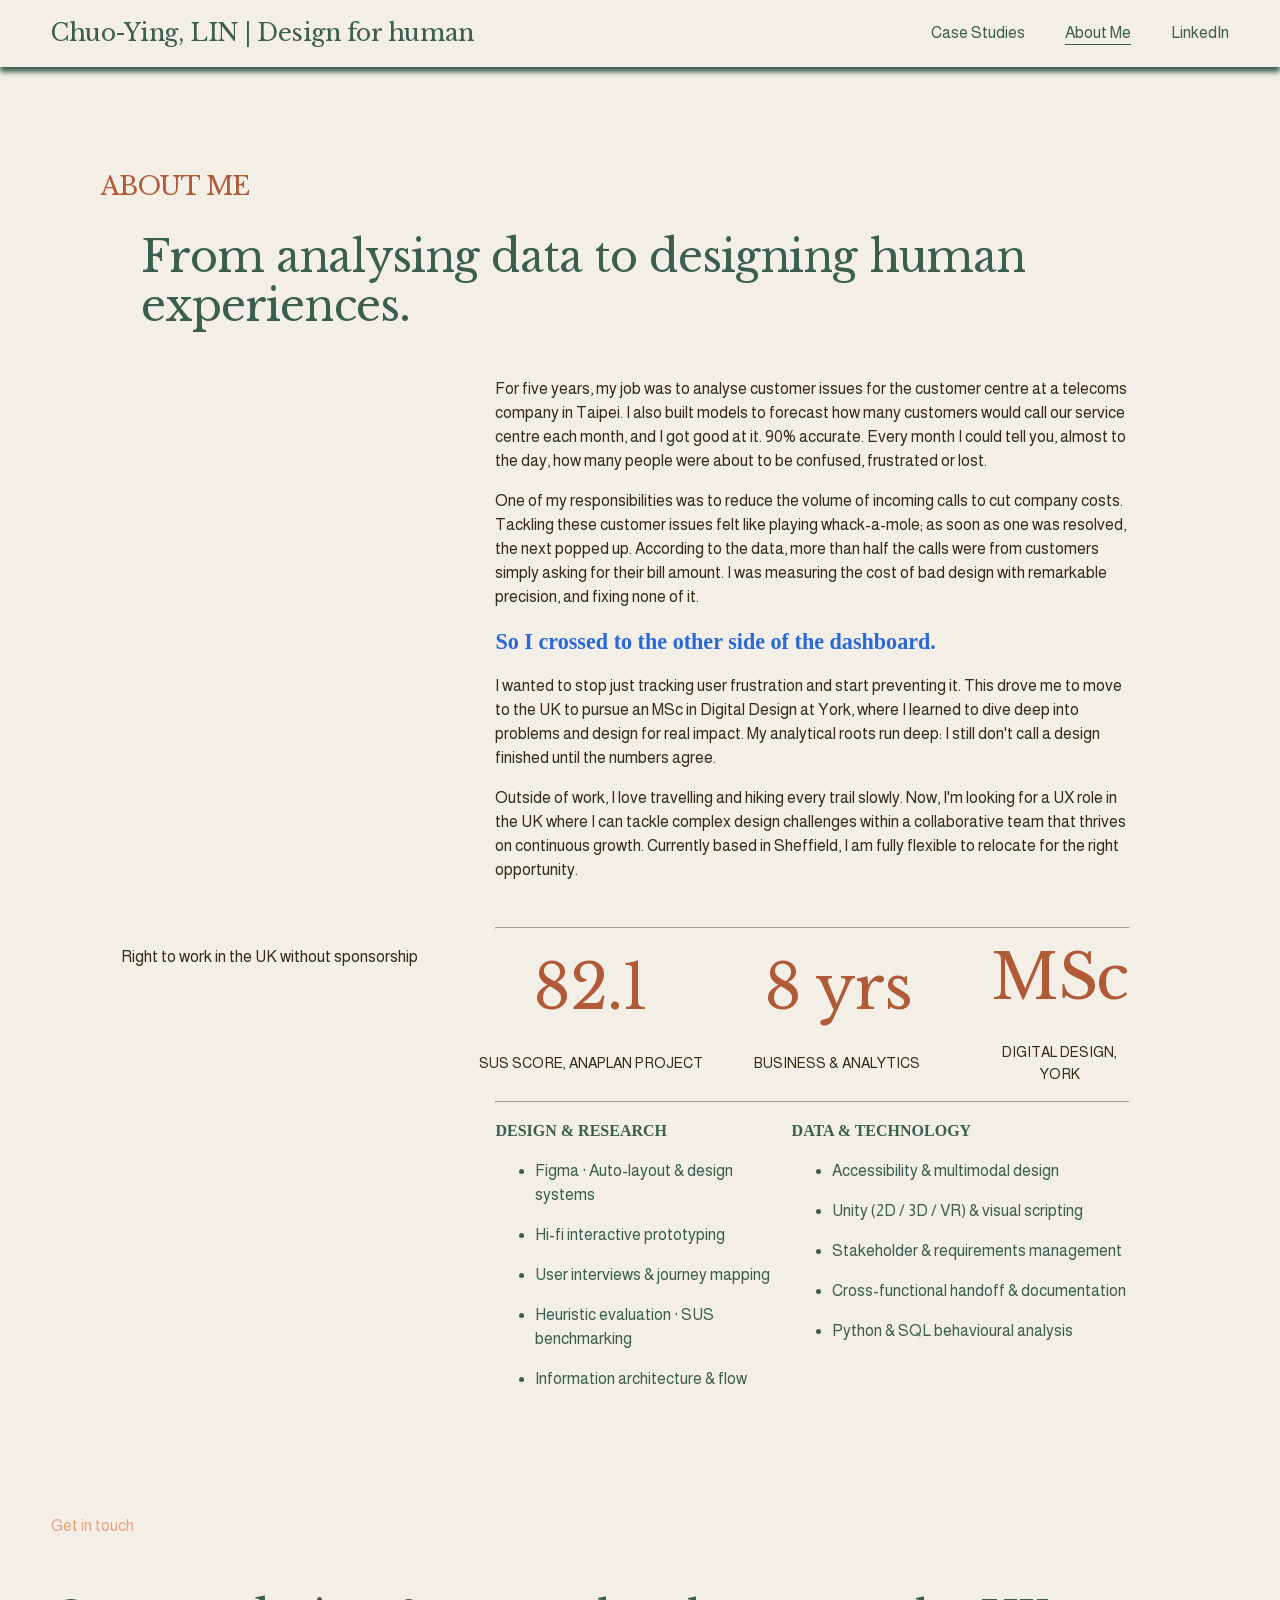
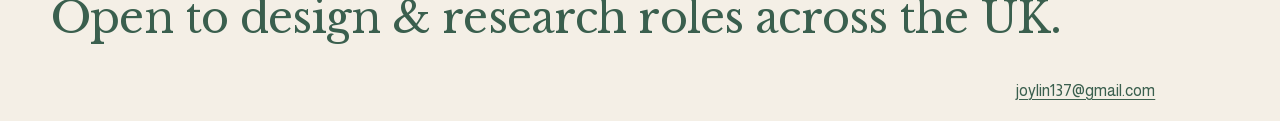
==== about-me.html @ 5d43ed7b "Migrate portfolio pages and local assets" ====
<!DOCTYPE html>

<html lang="en" xmlns:fb="http://www.facebook.com/2008/fbml" xmlns:og="http://opengraphprotocol.org/schema/">
<head>
<meta content="IE=edge,chrome=1" http-equiv="X-UA-Compatible"/>
<meta content="width=device-width, initial-scale=1" name="viewport"/>
<base href=""/>
<meta charset="utf-8"/>
<title>About Me — Chuo-Ying, LIN | Design for human</title>
<meta content="Sec-CH-UA-Platform-Version, Sec-CH-UA-Model" http-equiv="Accept-CH"/><link href="27d34fd9d0-default-favicon.ico" rel="icon" type="image/x-icon"/>
<meta content="Chuo-Ying, LIN | Design for human" property="og:site_name"/>
<meta content="About Me — Chuo-Ying, LIN | Design for human" property="og:title"/>
<meta content="website" property="og:type"/>
<meta content="About Me — Chuo-Ying, LIN | Design for human" itemprop="name"/>
<meta content="https://heron-scarlet-486f.squarespace.com/about-me" itemprop="url"/>
<meta content="About Me — Chuo-Ying, LIN | Design for human" name="twitter:title"/>
<meta content="https://heron-scarlet-486f.squarespace.com/about-me" name="twitter:url"/>
<meta content="summary" name="twitter:card"/>
<meta content="" name="description"/>
<style>
/* latin-ext */
@font-face {
  font-family: 'Libre Baskerville';
  font-style: normal;
  font-weight: 700;
  font-display: swap;
  src: url("0db8cda6ce-latin-ext.woff2") format('woff2');
  unicode-range: U+0100-02BA, U+02BD-02C5, U+02C7-02CC, U+02CE-02D7, U+02DD-02FF, U+0304, U+0308, U+0329, U+1D00-1DBF, U+1E00-1E9F, U+1EF2-1EFF, U+2020, U+20A0-20AB, U+20AD-20C0, U+2113, U+2C60-2C7F, U+A720-A7FF;
}
/* latin */
@font-face {
  font-family: 'Libre Baskerville';
  font-style: normal;
  font-weight: 700;
  font-display: swap;
  src: url("313c40c06b-latin.woff2") format('woff2');
  unicode-range: U+0000-00FF, U+0131, U+0152-0153, U+02BB-02BC, U+02C6, U+02DA, U+02DC, U+0304, U+0308, U+0329, U+2000-206F, U+20AC, U+2122, U+2191, U+2193, U+2212, U+2215, U+FEFF, U+FFFD;
}
/* latin */
@font-face {
  font-family: 'Libre Baskerville';
  font-style: normal;
  font-weight: 400;
  font-display: swap;
  src: url("2a86ee684d-latin.woff2") format('woff2');
  unicode-range: U+0000-00FF, U+0131, U+0152-0153, U+02BB-02BC, U+02C6, U+02DA, U+02DC, U+0304, U+0308, U+0329, U+2000-206F, U+20AC, U+2122, U+2191, U+2193, U+2212, U+2215, U+FEFF, U+FFFD;
}
/* latin-ext */
@font-face {
  font-family: 'Libre Baskerville';
  font-style: normal;
  font-weight: 400;
  font-display: swap;
  src: url("05c8846d68-latin-ext.woff2") format('woff2');
  unicode-range: U+0100-02BA, U+02BD-02C5, U+02C7-02CC, U+02CE-02D7, U+02DD-02FF, U+0304, U+0308, U+0329, U+1D00-1DBF, U+1E00-1E9F, U+1EF2-1EFF, U+2020, U+20A0-20AB, U+20AD-20C0, U+2113, U+2C60-2C7F, U+A720-A7FF;
}
/* latin */
@font-face {
  font-family: 'Libre Baskerville';
  font-style: italic;
  font-weight: 400;
  font-display: swap;
  src: url("f5c833bc6b-latin.woff2") format('woff2');
  unicode-range: U+0000-00FF, U+0131, U+0152-0153, U+02BB-02BC, U+02C6, U+02DA, U+02DC, U+0304, U+0308, U+0329, U+2000-206F, U+20AC, U+2122, U+2191, U+2193, U+2212, U+2215, U+FEFF, U+FFFD;
}
/* latin-ext */
@font-face {
  font-family: 'Libre Baskerville';
  font-style: italic;
  font-weight: 400;
  font-display: swap;
  src: url("65380b8a50-latin-ext.woff2") format('woff2');
  unicode-range: U+0100-02BA, U+02BD-02C5, U+02C7-02CC, U+02CE-02D7, U+02DD-02FF, U+0304, U+0308, U+0329, U+1D00-1DBF, U+1E00-1E9F, U+1EF2-1EFF, U+2020, U+20A0-20AB, U+20AD-20C0, U+2113, U+2C60-2C7F, U+A720-A7FF;
}
/* latin */
@font-face {
  font-family: 'Almarai';
  font-style: normal;
  font-weight: 700;
  font-display: swap;
  src: url("fd59261729-latin.woff2") format('woff2');
  unicode-range: U+0000-00FF, U+0131, U+0152-0153, U+02BB-02BC, U+02C6, U+02DA, U+02DC, U+0304, U+0308, U+0329, U+2000-206F, U+20AC, U+2122, U+2191, U+2193, U+2212, U+2215, U+FEFF, U+FFFD;
}
/* arabic */
@font-face {
  font-family: 'Almarai';
  font-style: normal;
  font-weight: 700;
  font-display: swap;
  src: url("c900087bc6-arabic.woff2") format('woff2');
  unicode-range: U+0600-06FF, U+0750-077F, U+0870-088E, U+0890-0891, U+0897-08E1, U+08E3-08FF, U+200C-200E, U+2010-2011, U+204F, U+2E41, U+FB50-FDFF, U+FE70-FE74, U+FE76-FEFC, U+102E0-102FB, U+10E60-10E7E, U+10EC2-10EC4, U+10EFC-10EFF, U+1EE00-1EE03, U+1EE05-1EE1F, U+1EE21-1EE22, U+1EE24, U+1EE27, U+1EE29-1EE32, U+1EE34-1EE37, U+1EE39, U+1EE3B, U+1EE42, U+1EE47, U+1EE49, U+1EE4B, U+1EE4D-1EE4F, U+1EE51-1EE52, U+1EE54, U+1EE57, U+1EE59, U+1EE5B, U+1EE5D, U+1EE5F, U+1EE61-1EE62, U+1EE64, U+1EE67-1EE6A, U+1EE6C-1EE72, U+1EE74-1EE77, U+1EE79-1EE7C, U+1EE7E, U+1EE80-1EE89, U+1EE8B-1EE9B, U+1EEA1-1EEA3, U+1EEA5-1EEA9, U+1EEAB-1EEBB, U+1EEF0-1EEF1;
}
/* latin */
@font-face {
  font-family: 'Almarai';
  font-style: normal;
  font-weight: 400;
  font-display: swap;
  src: url("6698c12792-latin.woff2") format('woff2');
  unicode-range: U+0000-00FF, U+0131, U+0152-0153, U+02BB-02BC, U+02C6, U+02DA, U+02DC, U+0304, U+0308, U+0329, U+2000-206F, U+20AC, U+2122, U+2191, U+2193, U+2212, U+2215, U+FEFF, U+FFFD;
}
/* arabic */
@font-face {
  font-family: 'Almarai';
  font-style: normal;
  font-weight: 400;
  font-display: swap;
  src: url("5f02bb0fc9-arabic.woff2") format('woff2');
  unicode-range: U+0600-06FF, U+0750-077F, U+0870-088E, U+0890-0891, U+0897-08E1, U+08E3-08FF, U+200C-200E, U+2010-2011, U+204F, U+2E41, U+FB50-FDFF, U+FE70-FE74, U+FE76-FEFC, U+102E0-102FB, U+10E60-10E7E, U+10EC2-10EC4, U+10EFC-10EFF, U+1EE00-1EE03, U+1EE05-1EE1F, U+1EE21-1EE22, U+1EE24, U+1EE27, U+1EE29-1EE32, U+1EE34-1EE37, U+1EE39, U+1EE3B, U+1EE42, U+1EE47, U+1EE49, U+1EE4B, U+1EE4D-1EE4F, U+1EE51-1EE52, U+1EE54, U+1EE57, U+1EE59, U+1EE5B, U+1EE5D, U+1EE5F, U+1EE61-1EE62, U+1EE64, U+1EE67-1EE6A, U+1EE6C-1EE72, U+1EE74-1EE77, U+1EE79-1EE7C, U+1EE7E, U+1EE80-1EE89, U+1EE8B-1EE9B, U+1EEA1-1EEA3, U+1EEA5-1EEA9, U+1EEAB-1EEBB, U+1EEF0-1EEF1;
}
</style>
<link href="5c6bf4104c25.css" rel="stylesheet" type="text/css"/>
<link href="fbe416521956.css" rel="stylesheet" type="text/css"/><link href="8441e3e62c55.css" rel="stylesheet" type="text/css"/><link href="683192df95f7.css" rel="stylesheet" type="text/css"/><link href="09b1dc1b3263.css" rel="stylesheet" type="text/css"/><link href="05590d81c155.css" rel="stylesheet" type="text/css"/><link href="92e365e55bc1.css" rel="stylesheet" type="text/css"/>
<link href="static.css" rel="stylesheet"/></head>
<body class="tweak-blog-alternating-side-by-side-width-full tweak-blog-alternating-side-by-side-image-aspect-ratio-11-square tweak-blog-alternating-side-by-side-text-alignment-left tweak-blog-alternating-side-by-side-read-more-style-show tweak-blog-alternating-side-by-side-image-text-alignment-middle tweak-blog-alternating-side-by-side-delimiter-bullet tweak-blog-alternating-side-by-side-meta-position-top tweak-blog-alternating-side-by-side-primary-meta-categories tweak-blog-alternating-side-by-side-secondary-meta-date tweak-blog-alternating-side-by-side-excerpt-show image-block-poster-text-alignment-center image-block-card-content-position-center image-block-card-text-alignment-left image-block-overlap-content-position-center image-block-overlap-text-alignment-left image-block-collage-content-position-center image-block-collage-text-alignment-left image-block-stack-text-alignment-left form-use-theme-colors form-field-style-solid form-field-shape-square form-field-border-all form-field-checkbox-type-icon form-field-checkbox-fill-solid form-field-checkbox-color-inverted form-field-checkbox-shape-square form-field-checkbox-layout-stack form-field-radio-type-icon form-field-radio-fill-solid form-field-radio-color-normal form-field-radio-shape-pill form-field-radio-layout-stack form-field-survey-fill-solid form-field-survey-color-normal form-field-survey-shape-pill form-field-hover-focus-outline form-submit-button-style-label tweak-global-animations-complexity-level-detailed tweak-global-animations-animation-style-fade tweak-global-animations-animation-type-none tweak-global-animations-animation-curve-ease tweak-blog-masonry-width-full tweak-blog-masonry-text-alignment-left tweak-blog-masonry-primary-meta-categories tweak-blog-masonry-secondary-meta-date tweak-blog-masonry-meta-position-top tweak-blog-masonry-read-more-style-show tweak-blog-masonry-delimiter-space tweak-blog-masonry-image-placement-above tweak-blog-masonry-excerpt-show tweak-portfolio-grid-overlay-width-full tweak-portfolio-grid-overlay-height-large tweak-portfolio-grid-overlay-image-aspect-ratio-34-three-four-vertical tweak-portfolio-grid-overlay-text-placement-center tweak-portfolio-grid-overlay-show-text-after-hover tweak-blog-single-column-width-full tweak-blog-single-column-text-alignment-center tweak-blog-single-column-image-placement-above tweak-blog-single-column-delimiter-bullet tweak-blog-single-column-read-more-style-show tweak-blog-single-column-primary-meta-date tweak-blog-single-column-secondary-meta-categories tweak-blog-single-column-meta-position-top tweak-blog-single-column-content-title-only header-width-full tweak-fixed-header tweak-fixed-header-style-basic tweak-blog-item-width-medium tweak-blog-item-text-alignment-center tweak-blog-item-meta-position-above-title tweak-blog-item-show-categories tweak-blog-item-show-date tweak-blog-item-delimiter-bullet tweak-blog-side-by-side-width-full tweak-blog-side-by-side-image-placement-left tweak-blog-side-by-side-image-aspect-ratio-11-square tweak-blog-side-by-side-primary-meta-categories tweak-blog-side-by-side-secondary-meta-date tweak-blog-side-by-side-meta-position-top tweak-blog-side-by-side-text-alignment-left tweak-blog-side-by-side-image-text-alignment-middle tweak-blog-side-by-side-read-more-style-show tweak-blog-side-by-side-delimiter-bullet tweak-blog-side-by-side-excerpt-show primary-button-style-solid primary-button-shape-pill secondary-button-style-outline secondary-button-shape-pill tertiary-button-style-outline tertiary-button-shape-square tweak-events-stacked-width-full tweak-events-stacked-height-large tweak-events-stacked-show-thumbnails tweak-events-stacked-thumbnail-size-32-standard tweak-events-stacked-date-style-with-text tweak-events-stacked-show-time tweak-events-stacked-show-location tweak-events-stacked-show-excerpt tweak-blog-basic-grid-width-inset tweak-blog-basic-grid-image-aspect-ratio-32-standard tweak-blog-basic-grid-text-alignment-left tweak-blog-basic-grid-delimiter-bullet tweak-blog-basic-grid-image-placement-above tweak-blog-basic-grid-read-more-style-show tweak-blog-basic-grid-primary-meta-date tweak-blog-basic-grid-secondary-meta-categories tweak-blog-basic-grid-excerpt-show tweak-portfolio-grid-basic-width-full tweak-portfolio-grid-basic-height-large tweak-portfolio-grid-basic-image-aspect-ratio-11-square tweak-portfolio-grid-basic-text-alignment-left tweak-portfolio-grid-basic-hover-effect-fade header-overlay-alignment-center tweak-portfolio-index-background-link-format-stacked tweak-portfolio-index-background-width-full tweak-portfolio-index-background-height-large tweak-portfolio-index-background-vertical-alignment-middle tweak-portfolio-index-background-horizontal-alignment-center tweak-portfolio-index-background-delimiter-none tweak-portfolio-index-background-animation-type-fade tweak-portfolio-index-background-animation-duration-medium tweak-portfolio-hover-follow-layout-inline tweak-portfolio-hover-follow-delimiter-bullet tweak-portfolio-hover-follow-animation-type-fade tweak-portfolio-hover-follow-animation-duration-fast tweak-portfolio-hover-static-layout-inline tweak-portfolio-hover-static-front tweak-portfolio-hover-static-delimiter-hyphen tweak-portfolio-hover-static-animation-type-fade tweak-portfolio-hover-static-animation-duration-fast hide-opentable-icons opentable-style-dark tweak-product-quick-view-button-style-floating tweak-product-quick-view-button-position-bottom tweak-product-quick-view-lightbox-excerpt-display-truncate tweak-product-quick-view-lightbox-show-arrows tweak-product-quick-view-lightbox-show-close-button tweak-product-quick-view-lightbox-controls-weight-light native-currency-code-gbp collection-6a132c44a15ecf58d15013a3 collection-type-page collection-layout-default mobile-style-available sqs-seven-one static-portfolio" id="collection-6a132c44a15ecf58d15013a3" tabindex="-1">
<div class="clearfix site-wrapper" id="siteWrapper">
<header class="header theme-col--primary" id="header" style="
      
        --headerDropShadowColor: hsla(37.89, 37%, 90%, 1);
      
      
        --headerBorderColor: hsla(var(--black-hsl), 1);
      
      
        --solidHeaderBackgroundColor: hsla(var(--accent-hsl), 1);
      
      
        --solidHeaderNavigationColor: hsla(var(--black-hsl), 1);
      
      
        --gradientHeaderBackgroundColor: hsla(var(--accent-hsl), 1);
      
      
        --gradientHeaderNavigationColor: hsla(var(--black-hsl), 1);
      
    " tabindex="-1">
<svg style="display:none" viewbox="0 0 22 22" xmlns="http://www.w3.org/2000/svg">
<symbol id="circle">
<path d="M11.5 17C14.5376 17 17 14.5376 17 11.5C17 8.46243 14.5376 6 11.5 6C8.46243 6 6 8.46243 6 11.5C6 14.5376 8.46243 17 11.5 17Z" fill="none"></path>
</symbol>
<symbol id="circleFilled">
<path d="M11.5 17C14.5376 17 17 14.5376 17 11.5C17 8.46243 14.5376 6 11.5 6C8.46243 6 6 8.46243 6 11.5C6 14.5376 8.46243 17 11.5 17Z"></path>
</symbol>
<symbol id="dash">
<path d="M11 11H19H3"></path>
</symbol>
<symbol id="squareFilled">
<rect height="11" width="11" x="6" y="6"></rect>
</symbol>
<symbol id="square">
<rect fill="none" height="9" stroke="inherit" width="9" x="7" y="7"></rect>
</symbol>
<symbol id="plus">
<path d="M11 3V19"></path>
<path d="M19 11L3 11"></path>
</symbol>
<symbol id="closedArrow">
<path d="M11 11V2M11 18.1797L17 11.1477L5 11.1477L11 18.1797Z" fill="none"></path>
</symbol>
<symbol id="closedArrowFilled">
<path d="M11 11L11 2" fill="none" stroke="inherit"></path>
<path clip-rule="evenodd" d="M2.74695 9.38428L19.038 9.38428L10.8925 19.0846L2.74695 9.38428Z" fill-rule="evenodd" stroke-width="1"></path>
</symbol>
<symbol id="closedArrowHead" viewbox="0 0 22 22" xmlns="http://www.w3.org/2000/symbol">
<path d="M18 7L11 15L4 7L18 7Z" fill="none" stroke="inherit"></path>
</symbol>
<symbol id="closedArrowHeadFilled" viewbox="0 0 22 22" xmlns="http://www.w3.org/2000/symbol">
<path d="M18.875 6.5L11 15.5L3.125 6.5L18.875 6.5Z"></path>
</symbol>
<symbol id="openArrow">
<path d="M11 18.3591L11 3" fill="none" stroke="inherit"></path>
<path d="M18 11.5L11 18.5L4 11.5" fill="none" stroke="inherit"></path>
</symbol>
<symbol id="openArrowHead">
<path d="M18 7L11 14L4 7" fill="none"></path>
</symbol>
<symbol id="pinchedArrow">
<path d="M11 17.3591L11 2" fill="none"></path>
<path d="M2 11C5.85455 12.2308 8.81818 14.9038 11 18C13.1818 14.8269 16.1455 12.1538 20 11" fill="none"></path>
</symbol>
<symbol id="pinchedArrowFilled">
<path d="M11.05 10.4894C7.04096 8.73759 1.05005 8 1.05005 8C6.20459 11.3191 9.41368 14.1773 11.05 21C12.6864 14.0851 15.8955 11.227 21.05 8C21.05 8 15.0591 8.73759 11.05 10.4894Z" stroke-width="1"></path>
<path d="M11 11L11 1" fill="none"></path>
</symbol>
<symbol id="pinchedArrowHead">
<path d="M2 7.24091C5.85455 8.40454 8.81818 10.9318 11 13.8591C13.1818 10.8591 16.1455 8.33181 20 7.24091" fill="none"></path>
</symbol>
<symbol id="pinchedArrowHeadFilled">
<path d="M11.05 7.1591C7.04096 5.60456 1.05005 4.95001 1.05005 4.95001C6.20459 7.89547 9.41368 10.4318 11.05 16.4864C12.6864 10.35 15.8955 7.81365 21.05 4.95001C21.05 4.95001 15.0591 5.60456 11.05 7.1591Z"></path>
</symbol>
</svg>
<div class="sqs-announcement-bar-dropzone"></div>
<div class="header-announcement-bar-wrapper">
<a class="header-skip-link sqs-button-element--primary" href="#page">
        Skip to Content
      </a>
<style>
    @supports (-webkit-backdrop-filter: none) or (backdrop-filter: none) {
        .header-blur-background {

-webkit-backdrop-filter: blur(12px);
backdrop-filter: blur(12px);


        }
    }
</style>
<div class="header-border" style="


  
    border-width: 0px 0px 1px 0px !important;
  



"></div>
<div class="header-dropshadow" style="
  box-shadow: 0px 5px 5px 0px;
"></div>
<div>
<div class="header-background-solid" style="opacity: calc(100 * .01)"></div>
</div>
<div class="header-inner container--fluid header-mobile-layout-logo-left-nav-right header-layout-nav-right">
<div class="header-background theme-bg--primary"></div>
<div class="header-display-desktop">
<div class="header-title-nav-wrapper">
<div class="header-title">
<div class="header-title-text">
<a href="index.html" id="site-title">Chuo-Ying, LIN | Design for human</a>
</div>
</div>
<div class="header-nav">
<div class="header-nav-wrapper">
<nav class="header-nav-list">
<div class="header-nav-item header-nav-item--collection header-nav-item--homepage">
<a href="index.html">
        Case Studies
      </a>
</div>
<div class="header-nav-item header-nav-item--collection header-nav-item--active">
<a aria-current="page" href="about-me.html">
        About Me
      </a>
</div>
<div class="header-nav-item header-nav-item--external">
<a href="https://www.linkedin.com/in/chuo-ying-lin-6216887a/" rel="noopener noreferrer" target="_blank">LinkedIn</a>
</div>
</nav>
</div>
</div>
</div>
<div class="header-actions header-actions--right">
<div class="showOnMobile">
</div>
<div class="showOnDesktop">
</div>
</div>
<style>
  .top-bun, 
  .patty, 
  .bottom-bun {
    height: 1px;
  }
</style>
<div class="header-burger menu-overlay-does-not-have-visible-non-navigation-items no-actions">
<button class="header-burger-btn burger">
<span class="js-header-burger-open-title visually-hidden" hidden="">Open Menu</span>
<span class="js-header-burger-close-title visually-hidden" hidden="">Close Menu</span>
<div class="burger-box">
<div class="burger-inner header-menu-icon-doubleLineHamburger">
<div class="top-bun"></div>
<div class="patty"></div>
<div class="bottom-bun"></div>
</div>
</div>
</button>
</div>
</div>
<div class="header-display-mobile">
<div class="header-title-nav-wrapper">
<div class="header-title">
<div class="header-title-text">
<a href="index.html" id="site-title">Chuo-Ying, LIN | Design for human</a>
</div>
</div>
<div class="header-nav">
<div class="header-nav-wrapper">
<nav class="header-nav-list">
<div class="header-nav-item header-nav-item--collection header-nav-item--homepage">
<a href="index.html">
        Case Studies
      </a>
</div>
<div class="header-nav-item header-nav-item--collection header-nav-item--active">
<a aria-current="page" href="about-me.html">
        About Me
      </a>
</div>
<div class="header-nav-item header-nav-item--external">
<a href="https://www.linkedin.com/in/chuo-ying-lin-6216887a/" rel="noopener noreferrer" target="_blank">LinkedIn</a>
</div>
</nav>
</div>
</div>
</div>
<div class="header-actions header-actions--right">
<div class="showOnMobile">
</div>
<div class="showOnDesktop">
</div>
</div>
<style>
  .top-bun, 
  .patty, 
  .bottom-bun {
    height: 1px;
  }
</style>
<div class="header-burger menu-overlay-does-not-have-visible-non-navigation-items no-actions">
<button class="header-burger-btn burger">
<span class="js-header-burger-open-title visually-hidden" hidden="">Open Menu</span>
<span class="js-header-burger-close-title visually-hidden" hidden="">Close Menu</span>
<div class="burger-box">
<div class="burger-inner header-menu-icon-doubleLineHamburger">
<div class="top-bun"></div>
<div class="patty"></div>
<div class="bottom-bun"></div>
</div>
</div>
</button>
</div>
</div>
</div>
</div>
<div class="header-menu header-menu--folder-list white">
<div class="header-menu-bg theme-bg--primary"></div>
<div class="header-menu-nav">
<nav class="header-menu-nav-list">
<div class="header-menu-nav-folder">
<div class="header-menu-nav-folder-content">
<div class="header-menu-nav-wrapper">
<div class="container header-menu-nav-item header-menu-nav-item--collection header-menu-nav-item--homepage">
<a href="index.html">
<div class="header-menu-nav-item-content">
Case Studies
</div>
</a>
</div>
<div class="container header-menu-nav-item header-menu-nav-item--collection header-menu-nav-item--active">
<a aria-current="page" href="about-me.html">
<div class="header-menu-nav-item-content">
About Me
</div>
</a>
</div>
<div class="container header-menu-nav-item header-menu-nav-item--external">
<a href="https://www.linkedin.com/in/chuo-ying-lin-6216887a/" rel="noopener noreferrer" target="_blank">LinkedIn</a>
</div>
</div>
</div>
</div>
</nav>
</div>
</div>
</header>
<main class="container" id="page" role="main">
<article class="page-regions" id="page-regions">
<section class="region">
<section class="page-section full-bleed-section layout-engine-section background-width--full-bleed section-height--small content-width--wide horizontal-alignment--center vertical-alignment--middle white">
<div class="section-border">
<div class="section-background">
</div>
</div>
<div class="content-wrapper" style="
      
        
      
    ">
<div class="content">
<div><style>

.fe-6a132c44a15ecf58d15013a5 {
  --grid-gutter: calc(var(--sqs-mobile-site-gutter, 6vw) - 7.0px);
  --cell-max-width: calc( ( var(--sqs-site-max-width, 1500px) - (7.0px * (8 - 1)) ) / 8 );

  display: grid;
  position: relative;
  grid-area: 1/1/-1/-1;
  grid-template-rows: repeat(85,minmax(24px, auto));
  grid-template-columns:
    minmax(var(--grid-gutter), 1fr)
    repeat(8, minmax(0, var(--cell-max-width)))
    minmax(var(--grid-gutter), 1fr);
  row-gap: 4.0px;
  column-gap: 7.0px;
  overflow-x: hidden;
  overflow-x: clip;
}

@media (min-width: 768px) {
  .background-width--inset .fe-6a132c44a15ecf58d15013a5 {
    --inset-padding: calc(var(--sqs-site-gutter) * 2);
  }

  .fe-6a132c44a15ecf58d15013a5 {
    --grid-gutter: calc(var(--sqs-site-gutter, 4vw) - 7.0px);
    --cell-max-width: calc( ( var(--sqs-site-max-width, 1500px) - (7.0px * (24 - 1)) ) / 24 );
    --inset-padding: 0vw;

    --row-height-scaling-factor: 0.0215;
    --container-width: min(var(--sqs-site-max-width, 1500px), calc(100vw - var(--sqs-site-gutter, 4vw) * 2 - var(--inset-padding) ));

    grid-template-rows: repeat(36,minmax(calc(var(--container-width) * var(--row-height-scaling-factor)), auto));
    grid-template-columns:
      minmax(var(--grid-gutter), 1fr)
      repeat(24, minmax(0, var(--cell-max-width)))
      minmax(var(--grid-gutter), 1fr);
  }
}


  .fe-block-yui_3_17_2_1_1782388183403_1253 {
    grid-area: 2/2/8/10;
    z-index: 5;

    @media (max-width: 767px) {
      
        
      
      
    }
  }

  .fe-block-yui_3_17_2_1_1782388183403_1253 .sqs-block {
    justify-content: flex-start;
  }

  .fe-block-yui_3_17_2_1_1782388183403_1253 .sqs-block-alignment-wrapper {
    align-items: flex-start;
  }

  @media (min-width: 768px) {
    .fe-block-yui_3_17_2_1_1782388183403_1253 {
      grid-area: 2/3/8/25;
      z-index: 4;

      
        
      

      
    }

    .fe-block-yui_3_17_2_1_1782388183403_1253 .sqs-block {
      justify-content: flex-start;
    }

    .fe-block-yui_3_17_2_1_1782388183403_1253 .sqs-block-alignment-wrapper {
      align-items: flex-start;
    }
  }

  .fe-block-yui_3_17_2_1_1782388183403_1925 {
    grid-area: 9/2/18/10;
    z-index: 6;

    @media (max-width: 767px) {
      
        
      
      
    }
  }

  .fe-block-yui_3_17_2_1_1782388183403_1925 .sqs-block {
    justify-content: center;
  }

  .fe-block-yui_3_17_2_1_1782388183403_1925 .sqs-block-alignment-wrapper {
    align-items: center;
  }

  @media (min-width: 768px) {
    .fe-block-yui_3_17_2_1_1782388183403_1925 {
      grid-area: 9/3/24/10;
      z-index: 5;

      
        
      

      
    }

    .fe-block-yui_3_17_2_1_1782388183403_1925 .sqs-block {
      justify-content: center;
    }

    .fe-block-yui_3_17_2_1_1782388183403_1925 .sqs-block-alignment-wrapper {
      align-items: center;
    }
  }

  .fe-block-yui_3_17_2_1_1783817205450_3165 {
    grid-area: 18/2/20/10;
    z-index: 13;

    @media (max-width: 767px) {
      
        
      
      
    }
  }

  .fe-block-yui_3_17_2_1_1783817205450_3165 .sqs-block {
    justify-content: flex-start;
  }

  .fe-block-yui_3_17_2_1_1783817205450_3165 .sqs-block-alignment-wrapper {
    align-items: flex-start;
  }

  @media (min-width: 768px) {
    .fe-block-yui_3_17_2_1_1783817205450_3165 {
      grid-area: 24/3/26/10;
      z-index: 12;

      
        
      

      
    }

    .fe-block-yui_3_17_2_1_1783817205450_3165 .sqs-block {
      justify-content: flex-start;
    }

    .fe-block-yui_3_17_2_1_1783817205450_3165 .sqs-block-alignment-wrapper {
      align-items: flex-start;
    }
  }

  .fe-block-yui_3_17_2_1_1782388183403_3443 {
    grid-area: 21/2/25/10;
    z-index: 9;

    @media (max-width: 767px) {
      
        
      
      
    }
  }

  .fe-block-yui_3_17_2_1_1782388183403_3443 .sqs-block {
    justify-content: flex-start;
  }

  .fe-block-yui_3_17_2_1_1782388183403_3443 .sqs-block-alignment-wrapper {
    align-items: flex-start;
  }

  @media (min-width: 768px) {
    .fe-block-yui_3_17_2_1_1782388183403_3443 {
      grid-area: 24/10/28/16;
      z-index: 8;

      
        
      

      
    }

    .fe-block-yui_3_17_2_1_1782388183403_3443 .sqs-block {
      justify-content: center;
    }

    .fe-block-yui_3_17_2_1_1782388183403_3443 .sqs-block-alignment-wrapper {
      align-items: center;
    }
  }

  .fe-block-c11d4ab42abe2d59ab95 {
    grid-area: 26/2/30/10;
    z-index: 10;

    @media (max-width: 767px) {
      
        
      
      
    }
  }

  .fe-block-c11d4ab42abe2d59ab95 .sqs-block {
    justify-content: flex-start;
  }

  .fe-block-c11d4ab42abe2d59ab95 .sqs-block-alignment-wrapper {
    align-items: flex-start;
  }

  @media (min-width: 768px) {
    .fe-block-c11d4ab42abe2d59ab95 {
      grid-area: 24/16/28/20;
      z-index: 9;

      
        
      

      
    }

    .fe-block-c11d4ab42abe2d59ab95 .sqs-block {
      justify-content: center;
    }

    .fe-block-c11d4ab42abe2d59ab95 .sqs-block-alignment-wrapper {
      align-items: center;
    }
  }

  .fe-block-a54b4c37b6c25b869539 {
    grid-area: 31/2/35/10;
    z-index: 11;

    @media (max-width: 767px) {
      
        
      
      
    }
  }

  .fe-block-a54b4c37b6c25b869539 .sqs-block {
    justify-content: flex-start;
  }

  .fe-block-a54b4c37b6c25b869539 .sqs-block-alignment-wrapper {
    align-items: flex-start;
  }

  @media (min-width: 768px) {
    .fe-block-a54b4c37b6c25b869539 {
      grid-area: 24/21/28/24;
      z-index: 10;

      
        
      

      
    }

    .fe-block-a54b4c37b6c25b869539 .sqs-block {
      justify-content: center;
    }

    .fe-block-a54b4c37b6c25b869539 .sqs-block-alignment-wrapper {
      align-items: center;
    }
  }

  .fe-block-yui_3_17_2_1_1782388183403_2938 {
    grid-area: 35/2/36/10;
    z-index: 7;

    @media (max-width: 767px) {
      
        
      
      
    }
  }

  .fe-block-yui_3_17_2_1_1782388183403_2938 .sqs-block {
    justify-content: flex-start;
  }

  .fe-block-yui_3_17_2_1_1782388183403_2938 .sqs-block-alignment-wrapper {
    align-items: flex-start;
  }

  @media (min-width: 768px) {
    .fe-block-yui_3_17_2_1_1782388183403_2938 {
      grid-area: 23/11/24/24;
      z-index: 6;

      
        
      

      
    }

    .fe-block-yui_3_17_2_1_1782388183403_2938 .sqs-block {
      justify-content: center;
    }

    .fe-block-yui_3_17_2_1_1782388183403_2938 .sqs-block-alignment-wrapper {
      align-items: center;
    }
  }

  .fe-block-4611ddf738e189fb213c {
    grid-area: 37/2/45/10;
    z-index: 3;

    @media (max-width: 767px) {
      
      
    }
  }

  .fe-block-4611ddf738e189fb213c .sqs-block {
    justify-content: flex-start;
  }

  .fe-block-4611ddf738e189fb213c .sqs-block-alignment-wrapper {
    align-items: flex-start;
  }

  @media (min-width: 768px) {
    .fe-block-4611ddf738e189fb213c {
      grid-area: 29/11/36/17;
      z-index: 2;

      

      
    }

    .fe-block-4611ddf738e189fb213c .sqs-block {
      justify-content: flex-start;
    }

    .fe-block-4611ddf738e189fb213c .sqs-block-alignment-wrapper {
      align-items: flex-start;
    }
  }

  .fe-block-394eed37d0712c33c981 {
    grid-area: 45/2/53/10;
    z-index: 4;

    @media (max-width: 767px) {
      
      
    }
  }

  .fe-block-394eed37d0712c33c981 .sqs-block {
    justify-content: flex-start;
  }

  .fe-block-394eed37d0712c33c981 .sqs-block-alignment-wrapper {
    align-items: flex-start;
  }

  @media (min-width: 768px) {
    .fe-block-394eed37d0712c33c981 {
      grid-area: 29/17/36/24;
      z-index: 3;

      

      
    }

    .fe-block-394eed37d0712c33c981 .sqs-block {
      justify-content: flex-start;
    }

    .fe-block-394eed37d0712c33c981 .sqs-block-alignment-wrapper {
      align-items: flex-start;
    }
  }

  .fe-block-5171d6766aa732571a6b {
    grid-area: 53/2/54/10;
    z-index: 8;

    @media (max-width: 767px) {
      
        
      
      
    }
  }

  .fe-block-5171d6766aa732571a6b .sqs-block {
    justify-content: flex-start;
  }

  .fe-block-5171d6766aa732571a6b .sqs-block-alignment-wrapper {
    align-items: flex-start;
  }

  @media (min-width: 768px) {
    .fe-block-5171d6766aa732571a6b {
      grid-area: 28/11/29/24;
      z-index: 7;

      
        
      

      
    }

    .fe-block-5171d6766aa732571a6b .sqs-block {
      justify-content: center;
    }

    .fe-block-5171d6766aa732571a6b .sqs-block-alignment-wrapper {
      align-items: center;
    }
  }

  .fe-block-5885969b9f1f1926b78c {
    grid-area: 54/2/86/10;
    z-index: 4;

    @media (max-width: 767px) {
      
      
    }
  }

  .fe-block-5885969b9f1f1926b78c .sqs-block {
    justify-content: flex-start;
  }

  .fe-block-5885969b9f1f1926b78c .sqs-block-alignment-wrapper {
    align-items: flex-start;
  }

  @media (min-width: 768px) {
    .fe-block-5885969b9f1f1926b78c {
      grid-area: 9/11/22/24;
      z-index: 3;

      

      
    }

    .fe-block-5885969b9f1f1926b78c .sqs-block {
      justify-content: flex-start;
    }

    .fe-block-5885969b9f1f1926b78c .sqs-block-alignment-wrapper {
      align-items: flex-start;
    }
  }

</style><div class="fluid-engine fe-6a132c44a15ecf58d15013a5"><div class="fe-block fe-block-yui_3_17_2_1_1782388183403_1253"><div class="sqs-block website-component-block sqs-block-website-component sqs-block-html html-block" id="block-yui_3_17_2_1_1782388183403_1253"><div class="sqs-block-content"><div class="sqs-text-block-container">
<div class="sqs-html-content"><h4 style="white-space:pre-wrap;"><span class="sqsrte-text-color--custom" style="color: #B05A38;">ABOUT ME</span></h4><h2 style="text-align: start; margin-left: 40px; white-space:pre-wrap;">From analysing data to designing human experiences.</h2></div>
<style id="container-styles">#block-yui_3_17_2_1_1782388183403_1253 {
    
    --stroke-style: none;--stroke-thickness: 2px;
    
      --tweak-text-block-stroke-color: hsla(var(--black-hsl), 1)
;
      
      
      
    



  }

  #block-yui_3_17_2_1_1782388183403_1253 .sqs-html-content {
    
    --tweak-text-block-padding: 6% 6% 6% 6%;
  --tweak-text-block-padding: initial;
}

  .fe-block-yui_3_17_2_1_1782388183403_1253 {
      mix-blend-mode: var(--tweak-text-block-blend
  );
      border-radius: var(--tweak-text-block-radius);
  }

  
  
.fe-block-yui_3_17_2_1_1782388183403_1253 {
      --tweak-text-block-radius: 0px 0px 0px 0px;
    }


  
  .fe-block-yui_3_17_2_1_1782388183403_1253 {
      --tweak-text-block-blend
  : normal;
    }
  

  .fe-block-yui_3_17_2_1_1782388183403_1253 {
    --blur-value: blur(15px);}

</style>
<style id="override-container-styles">
    @media screen and (max-width: 767px) {
          


#block-yui_3_17_2_1_1782388183403_1253 {

}
        }
    
  
    @media screen and (max-width: 767px) {
          #block-yui_3_17_2_1_1782388183403_1253 .sqs-html-content {

}
        }
    
  @media screen and (max-width: 767px) {
          
          

          
          
          
        }</style>
<style class="transform-vars">
    .fe-block-yui_3_17_2_1_1782388183403_1253 {
      --opacity: 100%;
      --translate-x: 0px;
      --translate-y: 0px;
      --rotation: 0deg;
      --scale-x: 100%;
      --scale-y: 100%;
      --skew-x: 0deg;
      --skew-y: 0deg;
      --origin-x: 50%;
      --origin-y: 50%;
      --block-transform: none;

      opacity: var(--opacity, 1);
      transform: var(--block-transform);
      transform-origin: var(--origin-x) var(--origin-y);
    }
  </style><style class="transform-overrides-vars">
</style>
</div>
</div></div></div><div class="fe-block fe-block-yui_3_17_2_1_1782388183403_1925"><div class="sqs-block website-component-block sqs-block-website-component sqs-block-image image-block" id="block-yui_3_17_2_1_1782388183403_1925"><div class="sqs-block-content">
<div class="fluid-image-component-root image-block-outer-wrapper design-layout-fluid image-position-center image-component-container-fit combination-animation-site-default individual-animation-site-default }">
<div class="fluid-image-animation-wrapper sqs-image sqs-block-alignment-wrapper">
<div class="fluid-image-container sqs-image-content js-image-container visitor-mode">
<div class="js-content-mode-element-wrapper js-content-mode-element-system_desktop">
<div class="js-content-mode-element content-fit">
<img alt="Me" decoding="async" height="2328" src="8cc46a0066-Me.JPG" style="display:block;object-position: var(--image-component-focal-point);object-fit: var(--image-component-object-fit);" width="1478"/>
<div class="fluidImageOverlay"></div>
</div>
</div>
</div>
</div>
<style>
      
      
      
      #block-yui_3_17_2_1_1782388183403_1925 {
        --image-component-focal-point: 50% 50%;
        
  --image-component-object-fit: contain;
  --image-component-overlay-opacity: 0;
  --image-component-overlay-blend-mode: normal;
  
  --image-component-native-aspect-ratio: 1478/2328;
  
  
  

      }
      #block-yui_3_17_2_1_1782388183403_1925 .fluid-image-container.visitor-mode {
        
  
  overflow: hidden;-webkit-mask-image: -webkit-radial-gradient(white, black);clip-path: none;-webkit-clip-path: none;border-top-left-radius: 5px;border-top-right-radius: 5px;border-bottom-left-radius: 5px;border-bottom-right-radius: 5px;

      }
      #block-yui_3_17_2_1_1782388183403_1925 .js-content-mode-element-wrapper {
        position: relative;
        width: 100%;
        height: 100%;
        display: none;
      }
      #block-yui_3_17_2_1_1782388183403_1925 .js-content-mode-element-system_desktop {
        display: block;
      }
    </style>
<style class="transform-vars">
    .fe-block-yui_3_17_2_1_1782388183403_1925 {
      --opacity: 100%;
      --translate-x: 0px;
      --translate-y: 0px;
      --rotation: 0deg;
      --scale-x: 100%;
      --scale-y: 100%;
      --skew-x: 0deg;
      --skew-y: 0deg;
      --origin-x: 50%;
      --origin-y: 50%;
      --block-transform: none;

      opacity: var(--opacity, 1);
      transform: var(--block-transform);
      transform-origin: var(--origin-x) var(--origin-y);
    }
  </style><style class="transform-overrides-vars">
</style>
</div>
</div></div></div><div class="fe-block fe-block-yui_3_17_2_1_1783817205450_3165"><div class="sqs-block website-component-block sqs-block-website-component sqs-block-html html-block" id="block-yui_3_17_2_1_1783817205450_3165"><div class="sqs-block-content"><div class="sqs-text-block-container">
<div class="sqs-html-content"><p style="text-align: center; ; white-space:pre-wrap;"><span class="sqsrte-text-color--darkAccent">Right to work in the UK without sponsorship</span></p></div>
<style id="container-styles">#block-yui_3_17_2_1_1783817205450_3165 {
    
    --stroke-style: none;--stroke-thickness: 2px;
    
      --tweak-text-block-stroke-color: hsla(var(--black-hsl), 1)
;
      
      
      
    



  }

  #block-yui_3_17_2_1_1783817205450_3165 .sqs-html-content {
    
    --tweak-text-block-padding: 6% 6% 6% 6%;
  --tweak-text-block-padding: initial;
}

  .fe-block-yui_3_17_2_1_1783817205450_3165 {
      mix-blend-mode: var(--tweak-text-block-blend
  );
      border-radius: var(--tweak-text-block-radius);
  }

  
  
.fe-block-yui_3_17_2_1_1783817205450_3165 {
      --tweak-text-block-radius: 0px 0px 0px 0px;
    }


  
  .fe-block-yui_3_17_2_1_1783817205450_3165 {
      --tweak-text-block-blend
  : normal;
    }
  

  .fe-block-yui_3_17_2_1_1783817205450_3165 {
    --blur-value: blur(15px);}

</style>
<style id="override-container-styles">
    @media screen and (max-width: 767px) {
          


#block-yui_3_17_2_1_1783817205450_3165 {

}
        }
    
  
    @media screen and (max-width: 767px) {
          #block-yui_3_17_2_1_1783817205450_3165 .sqs-html-content {

}
        }
    
  @media screen and (max-width: 767px) {
          
          

          
          
          
        }</style>
<style class="transform-vars">
    .fe-block-yui_3_17_2_1_1783817205450_3165 {
      --opacity: 100%;
      --translate-x: 0px;
      --translate-y: 0px;
      --rotation: 0deg;
      --scale-x: 100%;
      --scale-y: 100%;
      --skew-x: 0deg;
      --skew-y: 0deg;
      --origin-x: 50%;
      --origin-y: 50%;
      --block-transform: none;

      opacity: var(--opacity, 1);
      transform: var(--block-transform);
      transform-origin: var(--origin-x) var(--origin-y);
    }
  </style><style class="transform-overrides-vars">
</style>
</div>
</div></div></div><div class="fe-block fe-block-yui_3_17_2_1_1782388183403_3443"><div class="sqs-block website-component-block sqs-block-website-component sqs-block-html html-block" id="block-yui_3_17_2_1_1782388183403_3443"><div class="sqs-block-content"><div class="sqs-text-block-container">
<div class="sqs-html-content"><h1 style="text-align: center; ; white-space:pre-wrap;"><span class="sqsrte-text-color--custom" style="color: #B05A38;">82.1</span></h1><p class="sqsrte-small" style="text-align: center; ; white-space:pre-wrap;"><span class="sqsrte-text-color--darkAccent">SUS SCORE, ANAPLAN PROJECT</span></p></div>
<style id="container-styles">#block-yui_3_17_2_1_1782388183403_3443 {
    
    --stroke-style: none;--stroke-thickness: 2px;
    
      --tweak-text-block-stroke-color: hsla(var(--black-hsl), 1)
;
      
      
      
    



  }

  #block-yui_3_17_2_1_1782388183403_3443 .sqs-html-content {
    
    --tweak-text-block-padding: 6% 6% 6% 6%;
  --tweak-text-block-padding: initial;
}

  .fe-block-yui_3_17_2_1_1782388183403_3443 {
      mix-blend-mode: var(--tweak-text-block-blend
  );
      border-radius: var(--tweak-text-block-radius);
  }

  
  
.fe-block-yui_3_17_2_1_1782388183403_3443 {
      --tweak-text-block-radius: 0px 0px 0px 0px;
    }


  
  .fe-block-yui_3_17_2_1_1782388183403_3443 {
      --tweak-text-block-blend
  : normal;
    }
  

  .fe-block-yui_3_17_2_1_1782388183403_3443 {
    --blur-value: blur(15px);}

</style>
<style id="override-container-styles">
    @media screen and (max-width: 767px) {
          


#block-yui_3_17_2_1_1782388183403_3443 {

}
        }
    
  
    @media screen and (max-width: 767px) {
          #block-yui_3_17_2_1_1782388183403_3443 .sqs-html-content {

}
        }
    
  @media screen and (max-width: 767px) {
          
          

          
          
          
        }</style>
<style class="transform-vars">
    .fe-block-yui_3_17_2_1_1782388183403_3443 {
      --opacity: 100%;
      --translate-x: 0px;
      --translate-y: 0px;
      --rotation: 0deg;
      --scale-x: 100%;
      --scale-y: 100%;
      --skew-x: 0deg;
      --skew-y: 0deg;
      --origin-x: 50%;
      --origin-y: 50%;
      --block-transform: none;

      opacity: var(--opacity, 1);
      transform: var(--block-transform);
      transform-origin: var(--origin-x) var(--origin-y);
    }
  </style><style class="transform-overrides-vars">
</style>
</div>
</div></div></div><div class="fe-block fe-block-c11d4ab42abe2d59ab95"><div class="sqs-block website-component-block sqs-block-website-component sqs-block-html html-block" id="block-c11d4ab42abe2d59ab95"><div class="sqs-block-content"><div class="sqs-text-block-container">
<div class="sqs-html-content"><h1 style="text-align: center; ; white-space:pre-wrap;"><span class="sqsrte-text-color--custom" style="color: #B05A38;">8 yrs</span></h1><p class="sqsrte-small" style="text-align: center; ; white-space:pre-wrap;"><span class="sqsrte-text-color--darkAccent">BUSINESS &amp; ANALYTICS</span></p></div>
<style id="container-styles">#block-c11d4ab42abe2d59ab95 {
    
    --stroke-style: none;--stroke-thickness: 2px;
    
      --tweak-text-block-stroke-color: hsla(var(--black-hsl), 1)
;
      
      
      
    



  }

  #block-c11d4ab42abe2d59ab95 .sqs-html-content {
    
    --tweak-text-block-padding: 6% 6% 6% 6%;
  --tweak-text-block-padding: initial;
}

  .fe-block-c11d4ab42abe2d59ab95 {
      mix-blend-mode: var(--tweak-text-block-blend
  );
      border-radius: var(--tweak-text-block-radius);
  }

  
  
.fe-block-c11d4ab42abe2d59ab95 {
      --tweak-text-block-radius: 0px 0px 0px 0px;
    }


  
  .fe-block-c11d4ab42abe2d59ab95 {
      --tweak-text-block-blend
  : normal;
    }
  

  .fe-block-c11d4ab42abe2d59ab95 {
    --blur-value: blur(15px);}

</style>
<style id="override-container-styles">
    @media screen and (max-width: 767px) {
          


#block-c11d4ab42abe2d59ab95 {

}
        }
    
  
    @media screen and (max-width: 767px) {
          #block-c11d4ab42abe2d59ab95 .sqs-html-content {

}
        }
    
  @media screen and (max-width: 767px) {
          
          

          
          
          
        }</style>
<style class="transform-vars">
    .fe-block-c11d4ab42abe2d59ab95 {
      --opacity: 100%;
      --translate-x: 0px;
      --translate-y: 0px;
      --rotation: 0deg;
      --scale-x: 100%;
      --scale-y: 100%;
      --skew-x: 0deg;
      --skew-y: 0deg;
      --origin-x: 50%;
      --origin-y: 50%;
      --block-transform: none;

      opacity: var(--opacity, 1);
      transform: var(--block-transform);
      transform-origin: var(--origin-x) var(--origin-y);
    }
  </style><style class="transform-overrides-vars">
</style>
</div>
</div></div></div><div class="fe-block fe-block-a54b4c37b6c25b869539"><div class="sqs-block website-component-block sqs-block-website-component sqs-block-html html-block" id="block-a54b4c37b6c25b869539"><div class="sqs-block-content"><div class="sqs-text-block-container">
<div class="sqs-html-content"><h1 style="text-align: center; ; white-space:pre-wrap;"><span class="sqsrte-text-color--custom" style="color: #B05A38;">MSc</span></h1><p class="sqsrte-small" style="text-align: center; ; white-space:pre-wrap;"><span class="sqsrte-text-color--darkAccent">DIGITAL DESIGN, YORK</span></p></div>
<style id="container-styles">#block-a54b4c37b6c25b869539 {
    
    --stroke-style: none;--stroke-thickness: 2px;
    
      --tweak-text-block-stroke-color: hsla(var(--black-hsl), 1)
;
      
      
      
    



  }

  #block-a54b4c37b6c25b869539 .sqs-html-content {
    
    --tweak-text-block-padding: 6% 6% 6% 6%;
  --tweak-text-block-padding: initial;
}

  .fe-block-a54b4c37b6c25b869539 {
      mix-blend-mode: var(--tweak-text-block-blend
  );
      border-radius: var(--tweak-text-block-radius);
  }

  
  
.fe-block-a54b4c37b6c25b869539 {
      --tweak-text-block-radius: 0px 0px 0px 0px;
    }


  
  .fe-block-a54b4c37b6c25b869539 {
      --tweak-text-block-blend
  : normal;
    }
  

  .fe-block-a54b4c37b6c25b869539 {
    --blur-value: blur(15px);}

</style>
<style id="override-container-styles">
    @media screen and (max-width: 767px) {
          


#block-a54b4c37b6c25b869539 {

}
        }
    
  
    @media screen and (max-width: 767px) {
          #block-a54b4c37b6c25b869539 .sqs-html-content {

}
        }
    
  @media screen and (max-width: 767px) {
          
          

          
          
          
        }</style>
<style class="transform-vars">
    .fe-block-a54b4c37b6c25b869539 {
      --opacity: 100%;
      --translate-x: 0px;
      --translate-y: 0px;
      --rotation: 0deg;
      --scale-x: 100%;
      --scale-y: 100%;
      --skew-x: 0deg;
      --skew-y: 0deg;
      --origin-x: 50%;
      --origin-y: 50%;
      --block-transform: none;

      opacity: var(--opacity, 1);
      transform: var(--block-transform);
      transform-origin: var(--origin-x) var(--origin-y);
    }
  </style><style class="transform-overrides-vars">
</style>
</div>
</div></div></div><div class="fe-block fe-block-yui_3_17_2_1_1782388183403_2938"><div class="sqs-block website-component-block sqs-block-website-component sqs-block-horizontalrule horizontalrule-block" id="block-yui_3_17_2_1_1782388183403_2938"><div class="sqs-block-content">
<div>
<hr/>
<style class="transform-overrides-vars">
</style>
</div>
</div></div></div><div class="fe-block fe-block-4611ddf738e189fb213c"><div class="sqs-block website-component-block sqs-block-website-component sqs-block-html html-block" id="block-4611ddf738e189fb213c"><div class="sqs-block-content"><div class="sqs-text-block-container">
<div class="sqs-html-content"><p style="text-align: start; ; white-space:pre-wrap;"><strong>DESIGN &amp; RESEARCH</strong></p><ul><li><p style="white-space:pre-wrap;">Figma · Auto-layout &amp; design systems</p></li><li><p style="white-space:pre-wrap;">Hi-fi interactive prototyping</p></li><li><p style="white-space:pre-wrap;">User interviews &amp; journey mapping</p></li><li><p style="white-space:pre-wrap;">Heuristic evaluation · SUS benchmarking</p></li><li><p style="white-space:pre-wrap;">Information architecture &amp; flow</p></li></ul></div>
<style id="container-styles">#block-4611ddf738e189fb213c {
    
    
    



  }

  #block-4611ddf738e189fb213c .sqs-html-content {
    
    --tweak-text-block-padding: 6% 6% 6% 6%;
  --tweak-text-block-padding: initial;
}

  .fe-block-4611ddf738e189fb213c {
      mix-blend-mode: var(--tweak-text-block-blend
  );
      border-radius: var(--tweak-text-block-radius);
  }

  
  
.fe-block-4611ddf738e189fb213c {
      --tweak-text-block-radius: 0px 0px 0px 0px;
    }


  
  

  .fe-block-4611ddf738e189fb213c {
    }

</style>
<style id="override-container-styles">
    @media screen and (max-width: 767px) {
          


#block-4611ddf738e189fb213c {

}
        }
    
  
    @media screen and (max-width: 767px) {
          #block-4611ddf738e189fb213c .sqs-html-content {

}
        }
    
  @media screen and (max-width: 767px) {
          
          

          
          
          
        }</style>
<style class="transform-overrides-vars">
</style>
</div>
</div></div></div><div class="fe-block fe-block-394eed37d0712c33c981"><div class="sqs-block website-component-block sqs-block-website-component sqs-block-html html-block" id="block-394eed37d0712c33c981"><div class="sqs-block-content"><div class="sqs-text-block-container">
<div class="sqs-html-content"><p style="text-align: start; ; white-space:pre-wrap;"><strong>DATA &amp; TECHNOLOGY</strong></p><ul><li><p style="white-space:pre-wrap;">Accessibility &amp; multimodal design</p></li><li><p style="white-space:pre-wrap;">Unity (2D / 3D / VR) &amp; visual scripting</p></li><li><p style="white-space:pre-wrap;">Stakeholder &amp; requirements management</p></li><li><p style="white-space:pre-wrap;">Cross-functional handoff &amp; documentation</p></li><li><p style="white-space:pre-wrap;">Python &amp; SQL behavioural analysis</p></li></ul></div>
<style id="container-styles">#block-394eed37d0712c33c981 {
    
    
    



  }

  #block-394eed37d0712c33c981 .sqs-html-content {
    
    --tweak-text-block-padding: 6% 6% 6% 6%;
  --tweak-text-block-padding: initial;
}

  .fe-block-394eed37d0712c33c981 {
      mix-blend-mode: var(--tweak-text-block-blend
  );
      border-radius: var(--tweak-text-block-radius);
  }

  
  
.fe-block-394eed37d0712c33c981 {
      --tweak-text-block-radius: 0px 0px 0px 0px;
    }


  
  

  .fe-block-394eed37d0712c33c981 {
    }

</style>
<style id="override-container-styles">
    @media screen and (max-width: 767px) {
          


#block-394eed37d0712c33c981 {

}
        }
    
  
    @media screen and (max-width: 767px) {
          #block-394eed37d0712c33c981 .sqs-html-content {

}
        }
    
  @media screen and (max-width: 767px) {
          
          

          
          
          
        }</style>
<style class="transform-overrides-vars">
</style>
</div>
</div></div></div><div class="fe-block fe-block-5171d6766aa732571a6b"><div class="sqs-block website-component-block sqs-block-website-component sqs-block-horizontalrule horizontalrule-block" id="block-5171d6766aa732571a6b"><div class="sqs-block-content">
<div>
<hr/>
<style class="transform-overrides-vars">
</style>
</div>
</div></div></div><div class="fe-block fe-block-5885969b9f1f1926b78c"><div class="sqs-block website-component-block sqs-block-website-component sqs-block-html html-block" id="block-5885969b9f1f1926b78c"><div class="sqs-block-content"><div class="sqs-text-block-container">
<div class="sqs-html-content"><p class="" style="white-space:pre-wrap;"><span class="sqsrte-text-color--darkAccent">For five years, my job was to analyse customer issues for the customer centre at a telecoms company in Taipei. I also built models to forecast how many customers would call our service centre each month, and I got good at it. 90% accurate. Every month I could tell you, almost to the day, how many people were about to be confused, frustrated or lost.</span></p><p style="text-align: start; ; white-space:pre-wrap;"><span class="sqsrte-text-color--darkAccent">One of my responsibilities was to reduce the volume of incoming calls to cut company costs. Tackling these customer issues felt like playing whack-a-mole; as soon as one was resolved, the next popped up. According to the data, more than half the calls were from customers simply asking for their bill amount. I was measuring the cost of bad design with remarkable precision, and fixing none of it.</span></p><p class="sqsrte-large" style="text-align: start; ; white-space:pre-wrap;"><span class="sqsrte-text-color--custom" style="color: #2769D9;"><strong>So I crossed to the other side of the dashboard.</strong></span></p><p style="white-space:pre-wrap;"><span class="sqsrte-text-color--darkAccent">I wanted to stop just tracking user frustration and start preventing it. This drove me to move to the UK to pursue an MSc in Digital Design at York, where I learned to dive deep into problems and design for real impact. My analytical roots run deep: I still don't call a design finished until the numbers agree.</span></p><p style="white-space:pre-wrap;"><span class="sqsrte-text-color--darkAccent">Outside of work, I love travelling and hiking every trail slowly. Now, I'm looking for a UX role in the UK where I can tackle complex design challenges within a collaborative team that thrives on continuous growth. Currently based in Sheffield, I am fully flexible to relocate for the right opportunity.</span></p></div>
<style id="container-styles">#block-5885969b9f1f1926b78c {
    
    
    



  }

  #block-5885969b9f1f1926b78c .sqs-html-content {
    
    --tweak-text-block-padding: 6% 6% 6% 6%;
  --tweak-text-block-padding: initial;
}

  .fe-block-5885969b9f1f1926b78c {
      mix-blend-mode: var(--tweak-text-block-blend
  );
      border-radius: var(--tweak-text-block-radius);
  }

  
  
.fe-block-5885969b9f1f1926b78c {
      --tweak-text-block-radius: 0px 0px 0px 0px;
    }


  
  

  .fe-block-5885969b9f1f1926b78c {
    }

</style>
<style id="override-container-styles">
    @media screen and (max-width: 767px) {
          


#block-5885969b9f1f1926b78c {

}
        }
    
  
    @media screen and (max-width: 767px) {
          #block-5885969b9f1f1926b78c .sqs-html-content {

}
        }
    
  @media screen and (max-width: 767px) {
          
          

          
          
          
        }</style>
<style class="transform-overrides-vars">
</style>
</div>
</div></div></div></div></div>
</div>
</div>
</section>
</section>
</article>
</main>
<footer class="sections" id="footer-sections">
<section class="page-section full-bleed-section layout-engine-section background-width--full-bleed section-height--custom content-width--wide horizontal-alignment--center vertical-alignment--middle bright-inverse">
<div class="section-border">
<div class="section-background">
</div>
</div>
<div class="content-wrapper" style="
      
        
          
          padding-top: calc(0vmax / 10); padding-bottom: calc(0vmax / 10);
        
      
    ">
<div class="content">
<div><style>

.fe-6a132c44a15ecf58d150137a {
  --grid-gutter: calc(var(--sqs-mobile-site-gutter, 6vw) - 11.0px);
  --cell-max-width: calc( ( var(--sqs-site-max-width, 1500px) - (11.0px * (8 - 1)) ) / 8 );

  display: grid;
  position: relative;
  grid-area: 1/1/-1/-1;
  grid-template-rows: repeat(11,minmax(24px, auto));
  grid-template-columns:
    minmax(var(--grid-gutter), 1fr)
    repeat(8, minmax(0, var(--cell-max-width)))
    minmax(var(--grid-gutter), 1fr);
  row-gap: 11.0px;
  column-gap: 11.0px;
  overflow-x: hidden;
  overflow-x: clip;
}

@media (min-width: 768px) {
  .background-width--inset .fe-6a132c44a15ecf58d150137a {
    --inset-padding: calc(var(--sqs-site-gutter) * 2);
  }

  .fe-6a132c44a15ecf58d150137a {
    --grid-gutter: calc(var(--sqs-site-gutter, 4vw) - 11.0px);
    --cell-max-width: calc( ( var(--sqs-site-max-width, 1500px) - (11.0px * (24 - 1)) ) / 24 );
    --inset-padding: 0vw;

    --row-height-scaling-factor: 0.0215;
    --container-width: min(var(--sqs-site-max-width, 1500px), calc(100vw - var(--sqs-site-gutter, 4vw) * 2 - var(--inset-padding) ));

    grid-template-rows: repeat(7,minmax(calc(var(--container-width) * var(--row-height-scaling-factor)), auto));
    grid-template-columns:
      minmax(var(--grid-gutter), 1fr)
      repeat(24, minmax(0, var(--cell-max-width)))
      minmax(var(--grid-gutter), 1fr);
  }
}


  .fe-block-yui_3_17_2_1_1782382291871_5671 {
    grid-area: 2/2/4/10;
    z-index: 6;

    @media (max-width: 767px) {
      
        
      
      
    }
  }

  .fe-block-yui_3_17_2_1_1782382291871_5671 .sqs-block {
    justify-content: flex-start;
  }

  .fe-block-yui_3_17_2_1_1782382291871_5671 .sqs-block-alignment-wrapper {
    align-items: flex-start;
  }

  @media (min-width: 768px) {
    .fe-block-yui_3_17_2_1_1782382291871_5671 {
      grid-area: 2/2/3/6;
      z-index: 6;

      
        
      

      
    }

    .fe-block-yui_3_17_2_1_1782382291871_5671 .sqs-block {
      justify-content: flex-start;
    }

    .fe-block-yui_3_17_2_1_1782382291871_5671 .sqs-block-alignment-wrapper {
      align-items: flex-start;
    }
  }

  .fe-block-728fab28bb0ceb9d7c66 {
    grid-area: 4/2/8/10;
    z-index: 0;

    @media (max-width: 767px) {
      
      
    }
  }

  .fe-block-728fab28bb0ceb9d7c66 .sqs-block {
    justify-content: center;
  }

  .fe-block-728fab28bb0ceb9d7c66 .sqs-block-alignment-wrapper {
    align-items: center;
  }

  @media (min-width: 768px) {
    .fe-block-728fab28bb0ceb9d7c66 {
      grid-area: 4/2/6/26;
      z-index: 0;

      

      
    }

    .fe-block-728fab28bb0ceb9d7c66 .sqs-block {
      justify-content: center;
    }

    .fe-block-728fab28bb0ceb9d7c66 .sqs-block-alignment-wrapper {
      align-items: center;
    }
  }

  .fe-block-yui_3_17_2_1_1782382513022_5316 {
    grid-area: 8/2/10/10;
    z-index: 7;

    @media (max-width: 767px) {
      
        
      
      
    }
  }

  .fe-block-yui_3_17_2_1_1782382513022_5316 .sqs-block {
    justify-content: center;
  }

  .fe-block-yui_3_17_2_1_1782382513022_5316 .sqs-block-alignment-wrapper {
    align-items: center;
  }

  @media (min-width: 768px) {
    .fe-block-yui_3_17_2_1_1782382513022_5316 {
      grid-area: 6/21/8/25;
      z-index: 7;

      
        
      

      
    }

    .fe-block-yui_3_17_2_1_1782382513022_5316 .sqs-block {
      justify-content: center;
    }

    .fe-block-yui_3_17_2_1_1782382513022_5316 .sqs-block-alignment-wrapper {
      align-items: center;
    }
  }

  .fe-block-4f416d31a5157cf1050c {
    grid-area: 10/2/12/10;
    z-index: 4;

    @media (max-width: 767px) {
      
      
    }
  }

  .fe-block-4f416d31a5157cf1050c .sqs-block {
    justify-content: flex-start;
  }

  .fe-block-4f416d31a5157cf1050c .sqs-block-alignment-wrapper {
    align-items: flex-start;
  }

  @media (min-width: 768px) {
    .fe-block-4f416d31a5157cf1050c {
      grid-area: 6/24/8/26;
      z-index: 4;

      

      
    }

    .fe-block-4f416d31a5157cf1050c .sqs-block {
      justify-content: center;
    }

    .fe-block-4f416d31a5157cf1050c .sqs-block-alignment-wrapper {
      align-items: center;
    }
  }

</style><div class="fluid-engine fe-6a132c44a15ecf58d150137a"><div class="fe-block fe-block-yui_3_17_2_1_1782382291871_5671"><div class="sqs-block website-component-block sqs-block-website-component sqs-block-html html-block" id="block-yui_3_17_2_1_1782382291871_5671"><div class="sqs-block-content"><div class="sqs-text-block-container">
<div class="sqs-html-content"><p style="white-space:pre-wrap;"><span class="sqsrte-text-color--custom" style="color: #E8A57E;">Get in touch</span></p></div>
<style id="container-styles">#block-yui_3_17_2_1_1782382291871_5671 {
    
    --stroke-style: none;--stroke-thickness: 2px;
    
      --tweak-text-block-stroke-color: hsla(var(--black-hsl), 1)
;
      
      
      
    



  }

  #block-yui_3_17_2_1_1782382291871_5671 .sqs-html-content {
    
    --tweak-text-block-padding: 6% 6% 6% 6%;
  --tweak-text-block-padding: initial;
}

  .fe-block-yui_3_17_2_1_1782382291871_5671 {
      mix-blend-mode: var(--tweak-text-block-blend
  );
      border-radius: var(--tweak-text-block-radius);
  }

  
  
.fe-block-yui_3_17_2_1_1782382291871_5671 {
      --tweak-text-block-radius: 0px 0px 0px 0px;
    }


  
  .fe-block-yui_3_17_2_1_1782382291871_5671 {
      --tweak-text-block-blend
  : normal;
    }
  

  .fe-block-yui_3_17_2_1_1782382291871_5671 {
    --blur-value: blur(15px);}

</style>
<style id="override-container-styles">
    @media screen and (max-width: 767px) {
          


#block-yui_3_17_2_1_1782382291871_5671 {

}
        }
    
  
    @media screen and (max-width: 767px) {
          #block-yui_3_17_2_1_1782382291871_5671 .sqs-html-content {

}
        }
    
  @media screen and (max-width: 767px) {
          
          

          
          
          
        }</style>
<style class="transform-vars">
    .fe-block-yui_3_17_2_1_1782382291871_5671 {
      --opacity: 100%;
      --translate-x: 0px;
      --translate-y: 0px;
      --rotation: 0deg;
      --scale-x: 100%;
      --scale-y: 100%;
      --skew-x: 0deg;
      --skew-y: 0deg;
      --origin-x: 50%;
      --origin-y: 50%;
      --block-transform: none;

      opacity: var(--opacity, 1);
      transform: var(--block-transform);
      transform-origin: var(--origin-x) var(--origin-y);
    }
  </style><style class="transform-overrides-vars">
</style>
</div>
</div></div></div><div class="fe-block fe-block-728fab28bb0ceb9d7c66"><div class="sqs-block website-component-block sqs-block-website-component sqs-block-html html-block" id="block-728fab28bb0ceb9d7c66"><div class="sqs-block-content"><div class="sqs-text-block-container">
<div class="sqs-html-content"><h2 style="white-space:pre-wrap;">Open to design &amp; research roles across the UK.</h2></div>
<style id="container-styles">#block-728fab28bb0ceb9d7c66 {
    
    
    



  }

  #block-728fab28bb0ceb9d7c66 .sqs-html-content {
    
    --tweak-text-block-padding: 6% 6% 6% 6%;
  --tweak-text-block-padding: initial;
}

  .fe-block-728fab28bb0ceb9d7c66 {
      mix-blend-mode: var(--tweak-text-block-blend
  );
      border-radius: var(--tweak-text-block-radius);
  }

  
  
.fe-block-728fab28bb0ceb9d7c66 {
      --tweak-text-block-radius: 0px 0px 0px 0px;
    }


  
  

  .fe-block-728fab28bb0ceb9d7c66 {
    }

</style>
<style id="override-container-styles">
    @media screen and (max-width: 767px) {
          


#block-728fab28bb0ceb9d7c66 {

}
        }
    
  
    @media screen and (max-width: 767px) {
          #block-728fab28bb0ceb9d7c66 .sqs-html-content {

}
        }
    
  @media screen and (max-width: 767px) {
          
          

          
          
          
        }</style>
<style class="transform-overrides-vars">
</style>
</div>
</div></div></div><div class="fe-block fe-block-yui_3_17_2_1_1782382513022_5316"><div class="sqs-block website-component-block sqs-block-website-component sqs-block-html html-block" id="block-yui_3_17_2_1_1782382513022_5316"><div class="sqs-block-content"><div class="sqs-text-block-container">
<div class="sqs-html-content"><p style="text-align: center; ; white-space:pre-wrap;"><a href="mailto:joylin137@gmail.com">joylin137@gmail.com</a></p></div>
<style id="container-styles">#block-yui_3_17_2_1_1782382513022_5316 {
    
    --stroke-style: none;--stroke-thickness: 2px;
    
      --tweak-text-block-stroke-color: hsla(var(--black-hsl), 1)
;
      
      
      
    



  }

  #block-yui_3_17_2_1_1782382513022_5316 .sqs-html-content {
    
    --tweak-text-block-padding: 6% 6% 6% 6%;
  --tweak-text-block-padding: initial;
}

  .fe-block-yui_3_17_2_1_1782382513022_5316 {
      mix-blend-mode: var(--tweak-text-block-blend
  );
      border-radius: var(--tweak-text-block-radius);
  }

  
  
.fe-block-yui_3_17_2_1_1782382513022_5316 {
      --tweak-text-block-radius: 0px 0px 0px 0px;
    }


  
  .fe-block-yui_3_17_2_1_1782382513022_5316 {
      --tweak-text-block-blend
  : normal;
    }
  

  .fe-block-yui_3_17_2_1_1782382513022_5316 {
    --blur-value: blur(15px);}

</style>
<style id="override-container-styles">
    @media screen and (max-width: 767px) {
          


#block-yui_3_17_2_1_1782382513022_5316 {

}
        }
    
  
    @media screen and (max-width: 767px) {
          #block-yui_3_17_2_1_1782382513022_5316 .sqs-html-content {

}
        }
    
  @media screen and (max-width: 767px) {
          
          

          
          
          
        }</style>
<style class="transform-vars">
    .fe-block-yui_3_17_2_1_1782382513022_5316 {
      --opacity: 100%;
      --translate-x: 0px;
      --translate-y: 0px;
      --rotation: 0deg;
      --scale-x: 100%;
      --scale-y: 100%;
      --skew-x: 0deg;
      --skew-y: 0deg;
      --origin-x: 100%;
      --origin-y: 100%;
      --block-transform: none;

      opacity: var(--opacity, 1);
      transform: var(--block-transform);
      transform-origin: var(--origin-x) var(--origin-y);
    }
  </style><style class="transform-overrides-vars">
</style>
</div>
</div></div></div><div class="fe-block fe-block-4f416d31a5157cf1050c"><div class="sqs-block website-component-block sqs-block-website-component sqs-block-socialaccountlinks social-account-links-block social-account-links-v2-block" id="block-4f416d31a5157cf1050c"><div class="sqs-block-content">
<div class="sqs-block-socialaccountlinks-content">
<div class="sqs-svg-icon--outer social-icon-alignment-center social-icons-color-black social-icons-size-small social-icons-style-regular">
<style>
      
      #block-4f416d31a5157cf1050c {
        --social-icons-justify-content: center;
        --social-icons-dimension: 20px;--social-icons-gap: 12px;
        --social-icons-border-thickness: 2px;
      }

      
      #block-4f416d31a5157cf1050c .sqs-svg-icon--wrapper {
        --si-border-radius: 0;--si-scale: 2;--si-box-shadow: none;--si-fill-icon: var(--si-primary);--si-fill-icon-fade: var(--si-primary-faded);--si-fill-icon-hover: var(--si-primary);--si-fill-mask: transparent;--si-fill-mask-fade: transparent;--si-fill-mask-hover: transparent;--si-bg: transparent;--si-bg-fade: transparent;--si-bg-hover: transparent;
      }

      
      #block-4f416d31a5157cf1050c .sqs-svg-icon--list {
        justify-content: var(--social-icons-justify-content, center);
        column-gap: var(--social-icons-gap, 12px);
        row-gap: var(--social-icons-gap, 12px);
      }
      #block-4f416d31a5157cf1050c .sqs-svg-icon--wrapper {
        width: var(--social-icons-dimension, 20px);
        height: var(--social-icons-dimension, 20px);
        margin: 0;
        border: none; 
        background-color: var(--si-bg, transparent);
        box-shadow: var(--si-box-shadow, none);
        border-radius: var(--si-border-radius, 0);
      }
      #block-4f416d31a5157cf1050c .sqs-svg-icon--wrapper > div {
        transform: scale(var(--si-scale, 1));
      }
      #block-4f416d31a5157cf1050c .sqs-use--icon {
        fill: var(--si-fill-icon, transparent);
      }
      #block-4f416d31a5157cf1050c .sqs-use--mask {
        fill: var(--si-fill-mask, transparent);
      }
      #block-4f416d31a5157cf1050c .sqs-svg-icon--list:hover .sqs-svg-icon--wrapper {
        background-color: var(--si-bg-fade, var(--si-bg, transparent));
      }
      #block-4f416d31a5157cf1050c .sqs-svg-icon--list:hover .sqs-svg-icon--wrapper .sqs-use--icon {
        fill: var(--si-fill-icon-fade, var(--si-fill-icon, transparent));
      }
      #block-4f416d31a5157cf1050c .sqs-svg-icon--list:hover .sqs-svg-icon--wrapper .sqs-use--mask {
        fill: var(--si-fill-mask-fade, var(--si-fill-mask, transparent));
      }
      #block-4f416d31a5157cf1050c .sqs-svg-icon--list:hover .sqs-svg-icon--wrapper:hover {
        background-color: var(--si-bg-hover, var(--si-bg, transparent));
      }
      #block-4f416d31a5157cf1050c .sqs-svg-icon--list:hover .sqs-svg-icon--wrapper:hover .sqs-use--icon {
        fill: var(--si-fill-icon-hover, var(--si-fill-icon, transparent));
      }
      #block-4f416d31a5157cf1050c .sqs-svg-icon--list:hover .sqs-svg-icon--wrapper:hover .sqs-use--mask {
        fill: var(--si-fill-mask-hover, var(--si-fill-mask, transparent));
      }
    </style>
<nav class="sqs-svg-icon--list">
<a aria-label="LinkedIn" class="sqs-svg-icon--wrapper linkedin-unauth" href="https://www.linkedin.com/in/chuo-ying-lin-6216887a/" rel="noopener noreferrer" target="_blank">
<div>
<svg class="sqs-svg-icon--social" viewbox="0 0 64 64">
<use class="sqs-use--icon" xlink:href="29f3feee84-social-accounts.svg#linkedin-unauth-icon"></use>
<use class="sqs-use--mask" xlink:href="29f3feee84-social-accounts.svg#linkedin-unauth-mask"></use>
</svg>
</div>
</a>
</nav>
</div>
<style id="container-styles">#block-4f416d31a5157cf1050c {
    
    
    



  }

  #block-4f416d31a5157cf1050c .sqs-block-socialaccountlinks-content {
    
    --tweak-social-links-block-padding: initial;
}

  .fe-block-4f416d31a5157cf1050c {
      mix-blend-mode: var(--tweak-social-links-block-blend);
      border-radius: var(--tweak-social-links-block-radius);
  }

  
  



  
  

  .fe-block-4f416d31a5157cf1050c {
    }

</style>
<style id="override-container-styles">
    @media screen and (max-width: 767px) {
          


#block-4f416d31a5157cf1050c {

}
        }
    
  
    @media screen and (max-width: 767px) {
          #block-4f416d31a5157cf1050c .sqs-block-socialaccountlinks-content {

}
        }
    
  @media screen and (max-width: 767px) {
          
          

          
          
          
        }</style>
<style class="transform-overrides-vars">
</style>
</div>
</div></div></div></div></div>
</div>
</div>
</section>
</footer>
</div>
<svg style="display:none" version="1.1" xmlns="http://www.w3.org/2000/svg"><symbol id="linkedin-unauth-icon" viewbox="0 0 64 64"><path d="M20.4,44h5.4V26.6h-5.4V44z M23.1,18c-1.7,0-3.1,1.4-3.1,3.1c0,1.7,1.4,3.1,3.1,3.1 c1.7,0,3.1-1.4,3.1-3.1C26.2,19.4,24.8,18,23.1,18z M39.5,26.2c-2.6,0-4.4,1.4-5.1,2.8h-0.1v-2.4h-5.2V44h5.4v-8.6 c0-2.3,0.4-4.5,3.2-4.5c2.8,0,2.8,2.6,2.8,4.6V44H46v-9.5C46,29.8,45,26.2,39.5,26.2z"></path></symbol><symbol id="linkedin-unauth-mask" viewbox="0 0 64 64"><path d="M0,0v64h64V0H0z M25.8,44h-5.4V26.6h5.4V44z M23.1,24.3c-1.7,0-3.1-1.4-3.1-3.1c0-1.7,1.4-3.1,3.1-3.1 c1.7,0,3.1,1.4,3.1,3.1C26.2,22.9,24.8,24.3,23.1,24.3z M46,44h-5.4v-8.4c0-2,0-4.6-2.8-4.6c-2.8,0-3.2,2.2-3.2,4.5V44h-5.4V26.6 h5.2V29h0.1c0.7-1.4,2.5-2.8,5.1-2.8c5.5,0,6.5,3.6,6.5,8.3V44z"></path></symbol></svg>
<script defer="" src="main.js"></script></body>
</html>
---- 5c6bf4104c25.css ----
@keyframes shiver{0%{transform:translate(0)}25%{transform:translate(11px)}75%{transform:translate(-11px)}to{transform:translate(0)}}@keyframes shimmy{0%{transform:translate(0)}50%{transform:translate(-33px)}to{transform:translate(0)}}@keyframes spin{0%{transform:rotate(0)}to{transform:rotate(360deg)}}@keyframes bounceIn{0%{opacity:0;transform:scale(.3)}50%{opacity:1;transform:scale(1.05)}70%{transform:scale(.9)}to{transform:scale(1)}}@keyframes pulseBadgeOpacity{0%{opacity:1}85%{opacity:.6}to{opacity:1}}@keyframes fadeout{0%{opacity:1}to{opacity:0}}@keyframes riseandfadein{0%{opacity:0;transform:translateY(22px)}to{opacity:1;transform:translateY(0)}}.STpqaWZ0EDjrzg9W{animation-name:shiver;animation-duration:.2s;animation-timing-function:cubic-bezier(.175,.885,.32,1.275);animation-iteration-count:1}.ZXroM4TQYJwQrpyl{animation-name:shiver;animation-duration:.1s;animation-timing-function:cubic-bezier(.175,.885,.32,1.275);animation-iteration-count:2}.fvrlePhqs3E0TfZW{animation-name:shimmy;animation-duration:.3s;animation-timing-function:cubic-bezier(.175,.885,.32,1.275);animation-iteration-count:1}.wlRBbsuj46sPtP6P{animation-name:spin;animation-duration:1s;animation-timing-function:linear;animation-iteration-count:infinite}.Cs9VQ0X0cT0vhz8F{animation-name:pulseBadgeOpacity;animation-duration:4s;animation-timing-function:ease-in-out;animation-iteration-count:infinite}.wkQZ7llnOx4QF3WA{animation-name:fadeout;animation-iteration-count:1}.Wsw0n0nroBU7b2gN{animation-name:fadein;animation-iteration-count:1}.XWf_mVzMdE5zNmLs{animation-name:riseandfadein;animation-iteration-count:1}.s3sJjVHu8Sy6uWa6{z-index:20001;background-color:transparent;border:none;justify-content:center;align-items:center;width:100%;height:100%;display:flex;position:fixed;top:0;left:0}.T7RRDU2nDIcMmFA2{background-color:transparent;border:2px solid rgba(255,255,255,.7);border-color:rgba(255,255,255,.15) rgba(255,255,255,.7) rgba(255,255,255,.7) rgba(255,255,255,.15);border-radius:1000px;width:44px;height:44px;display:block}.HJfcnBEmS6s00rth{z-index:20000;background-color:rgba(0,0,0,.3);border:none;width:100vw;height:100%;min-height:100%;transition:background-color .1s ease-out;position:fixed;top:0;left:0}.HJfcnBEmS6s00rth.mVW8qfAVC5cSpu5x{background-color:transparent}.rau7g1sNYu0WfUIO{overflow:hidden}
---- 8441e3e62c55.css ----
.sqs-block[data-definition-name="website.components.socialLinks"] .sqs-block-socialaccountlinks-content{--social-links-solid-icon-dark:#222;--social-links-solid-icon-light:#fff;--social-links-solid-icon-dark-faded:#2226;--social-links-solid-icon-light-faded:#fff6}.sqs-block[data-definition-name="website.components.socialLinks"] :is(.sqs-use--icon,.sqs-use--mask){fill:#0000;transition:fill .17s ease-in-out}.sqs-block[data-definition-name="website.components.socialLinks"] .sqs-svg-icon--wrapper{cursor:pointer;display:inline-block;overflow:hidden;position:relative;text-decoration:none;transition:background-color .17s ease-in-out,opacity .17s ease-in-out;z-index:0}.sqs-block[data-definition-name="website.components.socialLinks"] :is(.sqs-svg-icon--wrapper svg,.sqs-svg-icon--wrapper>div){height:100%;left:0;position:absolute;top:0;width:100%}.sqs-block[data-definition-name="website.components.socialLinks"] .sqs-svg-icon--wrapper:hover{opacity:.8}.sqs-block[data-definition-name="website.components.socialLinks"] .sqs-svg-icon--list{align-items:center;display:flex;flex-wrap:wrap}.sqs-block[data-definition-name="website.components.socialLinks"] :is(.social-icons-color-black,.social-icons-color-white){--si-primary:var(--social-links-block-main-icon-color,var(--social-icons-color));--si-primary-faded:var(--social-links-block-main-icon-color,var(--social-icons-color-faded));--si-contrast:var(--social-links-block-secondary-icon-color,var(--social-icons-solid-icon-color));--si-contrast-faded:var(--social-links-block-secondary-icon-color,var(--social-icons-solid-icon-color-faded))}.sqs-block[data-definition-name="website.components.socialLinks"] .social-icons-color-black{--social-icons-color:#222;--social-icons-color-faded:#2226;--social-icons-solid-icon-color:var(--social-links-solid-icon-light);--social-icons-solid-icon-color-faded:var(--social-links-solid-icon-light-faded)}.sqs-block[data-definition-name="website.components.socialLinks"] .social-icons-color-white{--social-icons-color:#fff;--social-icons-color-faded:#fff6;--social-icons-solid-icon-color:var(--social-links-solid-icon-dark);--social-icons-solid-icon-color-faded:var(--social-links-solid-icon-dark-faded)}.sqs-block[data-definition-name="website.components.socialLinks"] .social-icons-color-standard .sqs-svg-icon--wrapper{--si-primary:var(--social-icon-color);--si-primary-faded:var(--social-icon-color-faded);--si-contrast:var(--social-links-solid-icon-light);--si-contrast-faded:var(--social-links-solid-icon-light-faded)}.sqs-block[data-definition-name="website.components.socialLinks"] .social-icons-color-standard .applepodcast{--social-icon-color:#000;--social-icon-color-faded:#0006}.sqs-block[data-definition-name="website.components.socialLinks"] .social-icons-color-standard .bandsintown{--social-icon-color:#00b4b3;--social-icon-color-faded:#00b4b366}.sqs-block[data-definition-name="website.components.socialLinks"] .social-icons-color-standard .behance{--social-icon-color:#1769ff;--social-icon-color-faded:#1769ff66}.sqs-block[data-definition-name="website.components.socialLinks"] .social-icons-color-standard .chownow{--social-icon-color:#dc5d54;--social-icon-color-faded:#dc5d5466}.sqs-block[data-definition-name="website.components.socialLinks"] .social-icons-color-standard .codepen{--social-icon-color:#222;--social-icon-color-faded:#2226}.sqs-block[data-definition-name="website.components.socialLinks"] .social-icons-color-standard .dribbble{--social-icon-color:#ea4c89;--social-icon-color-faded:#ea4c8966}.sqs-block[data-definition-name="website.components.socialLinks"] .social-icons-color-standard .dropbox{--social-icon-color:#007ee5;--social-icon-color-faded:#007ee566}.sqs-block[data-definition-name="website.components.socialLinks"] .social-icons-color-standard .email{--social-icon-color:#222;--social-icon-color-faded:#2226}.sqs-block[data-definition-name="website.components.socialLinks"] .social-icons-color-standard .facebook,.sqs-block[data-definition-name="website.components.socialLinks"] .social-icons-color-standard .facebook-unauth{--social-icon-color:#3b5998;--social-icon-color-faded:#3b599866}.sqs-block[data-definition-name="website.components.socialLinks"] .social-icons-color-standard .fivehundredpix,.sqs-block[data-definition-name="website.components.socialLinks"] .social-icons-color-standard .fivehundredpix-unauth{--social-icon-color:#0099e5;--social-icon-color-faded:#0099e566}.sqs-block[data-definition-name="website.components.socialLinks"] .social-icons-color-standard .flickr,.sqs-block[data-definition-name="website.components.socialLinks"] .social-icons-color-standard .flickr-unauth{--social-icon-color:#0063dc;--social-icon-color-faded:#0063dc66}.sqs-block[data-definition-name="website.components.socialLinks"] .social-icons-color-standard .foursquare,.sqs-block[data-definition-name="website.components.socialLinks"] .social-icons-color-standard .foursquare-unauth{--social-icon-color:#f94877;--social-icon-color-faded:#f9487766}.sqs-block[data-definition-name="website.components.socialLinks"] .social-icons-color-standard .github,.sqs-block[data-definition-name="website.components.socialLinks"] .social-icons-color-standard .github-unauth{--social-icon-color:#4183c4;--social-icon-color-faded:#4183c466}.sqs-block[data-definition-name="website.components.socialLinks"] .social-icons-color-standard .goodreads{--social-icon-color:#382110;--social-icon-color-faded:#38211066}.sqs-block[data-definition-name="website.components.socialLinks"] .social-icons-color-standard .googleplay{--social-icon-color:#5adfcb;--social-icon-color-faded:#5adfcb66}.sqs-block[data-definition-name="website.components.socialLinks"] .social-icons-color-standard .google{--social-icon-color:#dc4e41;--social-icon-color-faded:#dc4e4166}.sqs-block[data-definition-name="website.components.socialLinks"] .social-icons-color-standard .houzz{--social-icon-color:#7ac143;--social-icon-color-faded:#7ac14366}.sqs-block[data-definition-name="website.components.socialLinks"] .social-icons-color-standard .imdb{--social-icon-color:#e6b91e;--social-icon-color-faded:#e6b91e66}.sqs-block[data-definition-name="website.components.socialLinks"] .social-icons-color-standard .instagram,.sqs-block[data-definition-name="website.components.socialLinks"] .social-icons-color-standard .instagram-unauth{--social-icon-color:#e4405f;--social-icon-color-faded:#e4405f66}.sqs-block[data-definition-name="website.components.socialLinks"] .social-icons-color-standard .itunes{--social-icon-color:#ec4652;--social-icon-color-faded:#ec465266}.sqs-block[data-definition-name="website.components.socialLinks"] .social-icons-color-standard .linkedin,.sqs-block[data-definition-name="website.components.socialLinks"] .social-icons-color-standard .linkedin-unauth{--social-icon-color:#0976b4;--social-icon-color-faded:#0976b466}.sqs-block[data-definition-name="website.components.socialLinks"] .social-icons-color-standard .medium{--social-icon-color:#00ab6c;--social-icon-color-faded:#00ab6c66}.sqs-block[data-definition-name="website.components.socialLinks"] .social-icons-color-standard .meetup{--social-icon-color:#e0393e;--social-icon-color-faded:#e0393e66}.sqs-block[data-definition-name="website.components.socialLinks"] .social-icons-color-standard .pinterest,.sqs-block[data-definition-name="website.components.socialLinks"] .social-icons-color-standard .pinterest-unauth{--social-icon-color:#cc2127;--social-icon-color-faded:#cc212766}.sqs-block[data-definition-name="website.components.socialLinks"] .social-icons-color-standard .rdio{--social-icon-color:#006ed2;--social-icon-color-faded:#006ed266}.sqs-block[data-definition-name="website.components.socialLinks"] .social-icons-color-standard .reddit{--social-icon-color:#ff4500;--social-icon-color-faded:#ff450066}.sqs-block[data-definition-name="website.components.socialLinks"] .social-icons-color-standard .rss{--social-icon-color:#222;--social-icon-color-faded:#2226}.sqs-block[data-definition-name="website.components.socialLinks"] .social-icons-color-standard .smugmug,.sqs-block[data-definition-name="website.components.socialLinks"] .social-icons-color-standard .smugmug-unauth{--social-icon-color:#7dbb00;--social-icon-color-faded:#7dbb0066}.sqs-block[data-definition-name="website.components.socialLinks"] .social-icons-color-standard .snapchat{--social-icon-color:#222;--social-icon-color-faded:#2226}.sqs-block[data-definition-name="website.components.socialLinks"] .social-icons-color-standard .soundcloud,.sqs-block[data-definition-name="website.components.socialLinks"] .social-icons-color-standard .soundcloud-unauth{--social-icon-color:#f60;--social-icon-color-faded:#f606}.sqs-block[data-definition-name="website.components.socialLinks"] .social-icons-color-standard .spotify,.sqs-block[data-definition-name="website.components.socialLinks"] .social-icons-color-standard .spotify-unauth{--social-icon-color:#84bd00;--social-icon-color-faded:#84bd0066}.sqs-block[data-definition-name="website.components.socialLinks"] .social-icons-color-standard .squarespace{--social-icon-color:#222;--social-icon-color-faded:#2226}.sqs-block[data-definition-name="website.components.socialLinks"] .social-icons-color-standard .stitcher{--social-icon-color:#1ea9e1;--social-icon-color-faded:#1ea9e166}.sqs-block[data-definition-name="website.components.socialLinks"] .social-icons-color-standard .stumbleupon{--social-icon-color:#eb4924;--social-icon-color-faded:#eb492466}.sqs-block[data-definition-name="website.components.socialLinks"] .social-icons-color-standard .thedots{--social-icon-color:#8c8070;--social-icon-color-faded:#8c807066}.sqs-block[data-definition-name="website.components.socialLinks"] .social-icons-color-standard .tidal{--social-icon-color:#222;--social-icon-color-faded:#2226}.sqs-block[data-definition-name="website.components.socialLinks"] .social-icons-color-standard .tripadvisor{--social-icon-color:#00b087;--social-icon-color-faded:#00b08766}.sqs-block[data-definition-name="website.components.socialLinks"] .social-icons-color-standard .tumblr,.sqs-block[data-definition-name="website.components.socialLinks"] .social-icons-color-standard .tumblr-unauth{--social-icon-color:#35465d;--social-icon-color-faded:#35465d66}.sqs-block[data-definition-name="website.components.socialLinks"] .social-icons-color-standard .twitch{--social-icon-color:#6441a5;--social-icon-color-faded:#6441a566}.sqs-block[data-definition-name="website.components.socialLinks"] .social-icons-color-standard .twitter,.sqs-block[data-definition-name="website.components.socialLinks"] .social-icons-color-standard .twitter-unauth{--social-icon-color:#55acee;--social-icon-color-faded:#55acee66}.sqs-block[data-definition-name="website.components.socialLinks"] .social-icons-color-standard .url{--social-icon-color:#000;--social-icon-color-faded:#0006}.sqs-block[data-definition-name="website.components.socialLinks"] .social-icons-color-standard .vevo{--social-icon-color:#ff0031;--social-icon-color-faded:#ff003166}.sqs-block[data-definition-name="website.components.socialLinks"] .social-icons-color-standard .vimeo,.sqs-block[data-definition-name="website.components.socialLinks"] .social-icons-color-standard .vimeo-unauth{--social-icon-color:#1ab7ea;--social-icon-color-faded:#1ab7ea66}.sqs-block[data-definition-name="website.components.socialLinks"] .social-icons-color-standard .vine{--social-icon-color:#00b488;--social-icon-color-faded:#00b48866}.sqs-block[data-definition-name="website.components.socialLinks"] .social-icons-color-standard .vsco{--social-icon-color:#ae995a;--social-icon-color-faded:#ae995a66}.sqs-block[data-definition-name="website.components.socialLinks"] .social-icons-color-standard .yelp{--social-icon-color:#c41200;--social-icon-color-faded:#c4120066}.sqs-block[data-definition-name="website.components.socialLinks"] .social-icons-color-standard .youtube,.sqs-block[data-definition-name="website.components.socialLinks"] .social-icons-color-standard .youtube-unauth{--social-icon-color:#e52d27;--social-icon-color-faded:#e52d2766}
---- 683192df95f7.css ----
.sqs-block[data-definition-name="website.components.imageFluid"] :is(.image-block-outer-wrapper,.sqs-block-content,.sqs-image){height:100%;width:100%}.sqs-block[data-definition-name="website.components.imageFluid"] .sqs-image-content{height:var(--image-component-container-height,100%);position:relative;width:var(--image-component-container-width,100%)}.sqs-block[data-definition-name="website.components.imageFluid"] .design-layout-fluid img{height:100%;position:absolute;width:100%}.sqs-block[data-definition-name="website.components.imageFluid"] .design-layout-fluid .sqs-image{display:flex}.sqs-block[data-definition-name="website.components.imageFluid"] .design-layout-fluid.image-position-left .sqs-image{justify-content:flex-start}.sqs-block[data-definition-name="website.components.imageFluid"] .design-layout-fluid.image-position-center .sqs-image{justify-content:center}.sqs-block[data-definition-name="website.components.imageFluid"] .design-layout-fluid.image-position-right .sqs-image{justify-content:flex-end}.sqs-block[data-definition-name="website.components.imageFluid"] .fluidImageOverlay{background-color:var(--image-block-overlay-color);height:100%;left:0;mix-blend-mode:var(--image-component-overlay-blend-mode);opacity:var(--image-component-overlay-opacity);position:absolute;top:0;width:100%}.sqs-block[data-definition-name="website.components.imageFluid"] .imageEffectContainer{inset:0;margin:auto;pointer-events:none;position:absolute}.sqs-block[data-definition-name="website.components.imageFluid"] .sqs-block-image-button{background:none;border:none;display:block;padding:0;width:100%}.sqs-block[data-definition-name="website.components.imageFluid"] .design-layout-fluid .fluid-image-container .content-fill{display:block}.sqs-block[data-definition-name="website.components.imageFluid"] .design-layout-fluid .fluid-image-container .content-fill,.sqs-block[data-definition-name="website.components.imageFluid"] .design-layout-fluid .fluid-image-container .content-fill img{height:100%;left:0;position:absolute;top:0;width:100%}@supports not selector(:has(*)){[data-component-layout-flow=normal] .sqs-block[data-definition-name="website.components.imageFluid"] .design-layout-fluid.image-component-container-fit .fluid-image-container{--image-component-container-width:initial;--image-component-container-height:initial}[data-component-layout-flow=normal] .sqs-block[data-definition-name="website.components.imageFluid"] .design-layout-fluid.image-component-container-fit .fluid-image-container .content-fit img{aspect-ratio:var(--image-component-native-aspect-ratio);position:static}}@supports selector(:has(*)){[data-component-layout-flow=normal]:not(:has([data-component-layout-flow] .sqs-block[data-definition-name="website.components.imageFluid"] .design-layout-fluid.image-component-container-fit .fluid-image-container)) .sqs-block[data-definition-name="website.components.imageFluid"] .design-layout-fluid.image-component-container-fit .fluid-image-container{--image-component-container-width:initial;--image-component-container-height:initial}[data-component-layout-flow=normal]:not(:has([data-component-layout-flow] .sqs-block[data-definition-name="website.components.imageFluid"] .design-layout-fluid.image-component-container-fit .fluid-image-container)) .sqs-block[data-definition-name="website.components.imageFluid"] .design-layout-fluid.image-component-container-fit .fluid-image-container .content-fit img{aspect-ratio:var(--image-component-native-aspect-ratio);position:static}}
---- 09b1dc1b3263.css ----
.sqs-block[data-definition-name="website.components.horizontalrule"] hr{border:none;height:1px}
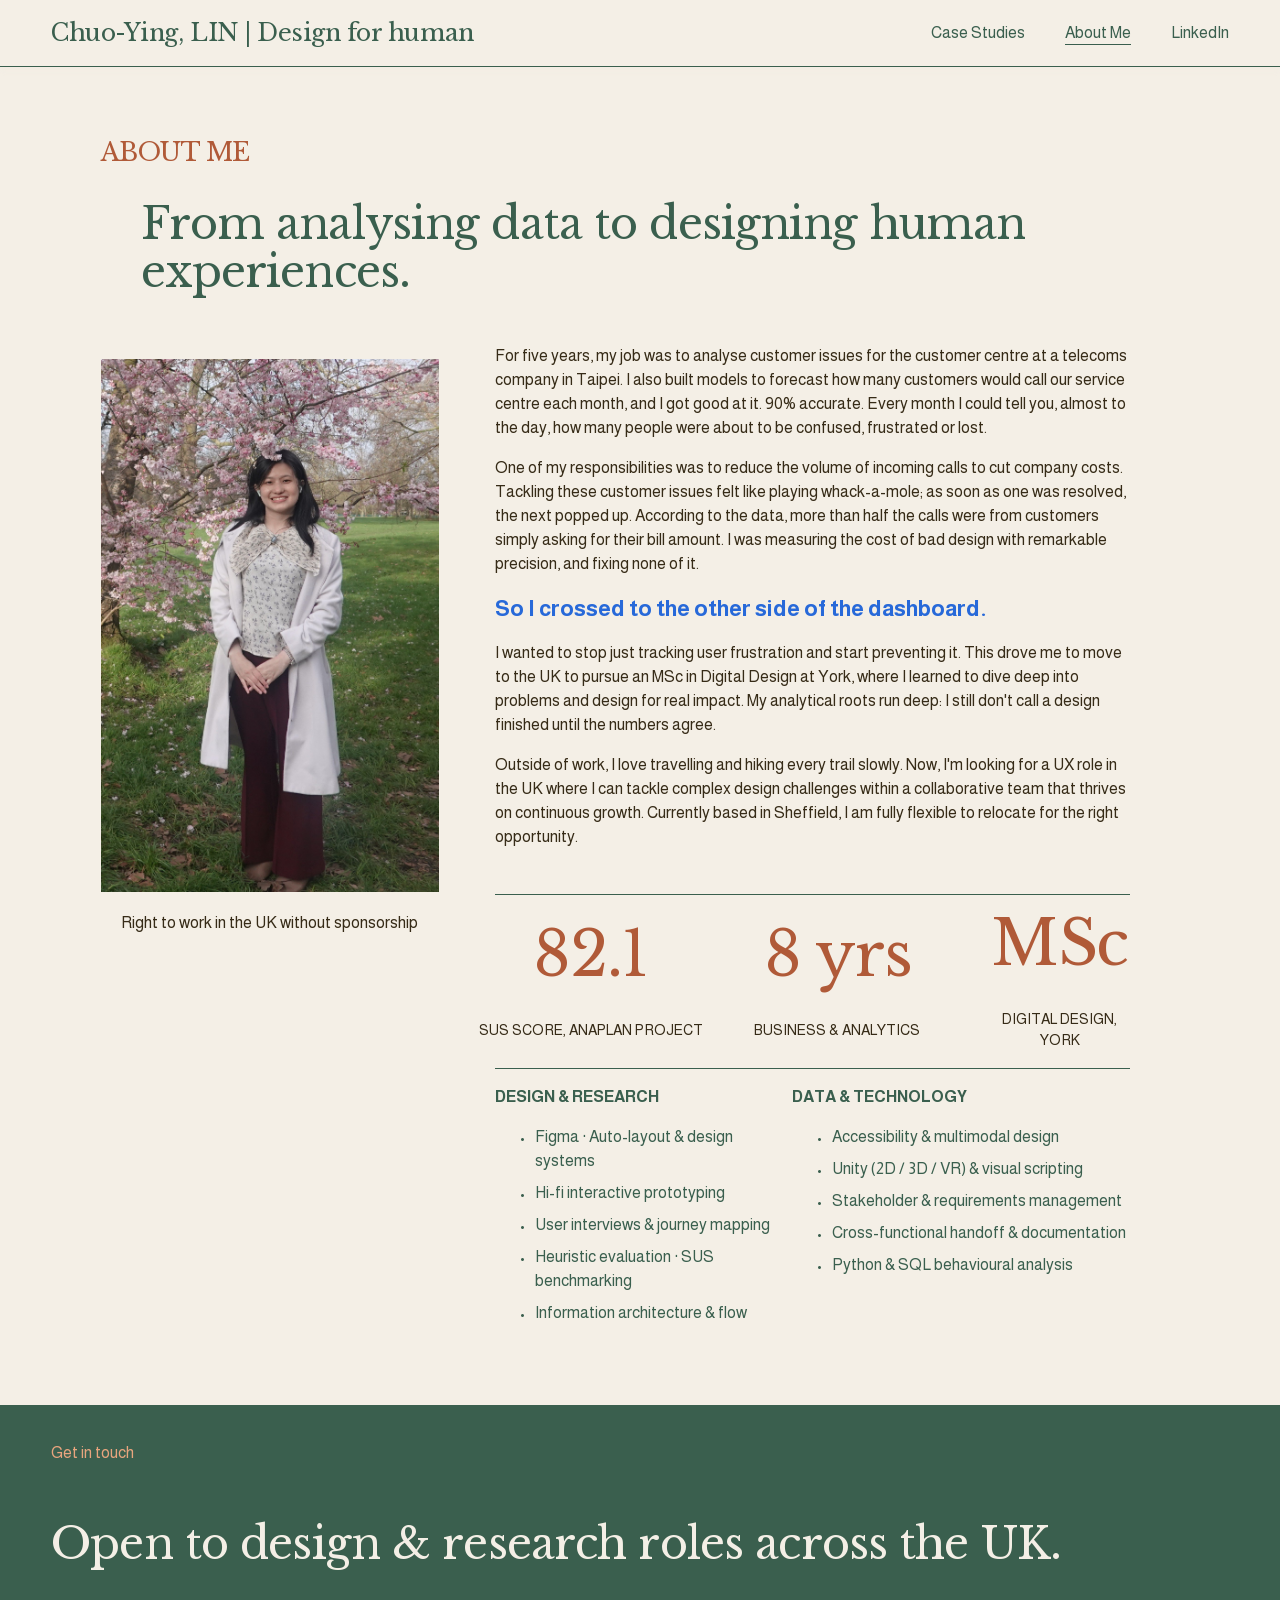
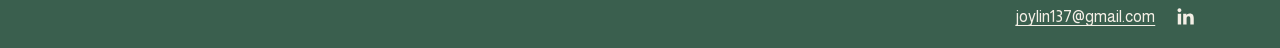
==== commit f5dec96c: "Preserve component layout selectors for images, tags and header" ====
--- a/about-me.html
+++ b/about-me.html
@@ -4,12 +4,15 @@
 <head>
 <meta content="IE=edge,chrome=1" http-equiv="X-UA-Compatible"/>
 <meta content="width=device-width, initial-scale=1" name="viewport"/>
+
 <base href=""/>
 <meta charset="utf-8"/>
 <title>About Me — Chuo-Ying, LIN | Design for human</title>
 <meta content="Sec-CH-UA-Platform-Version, Sec-CH-UA-Model" http-equiv="Accept-CH"/><link href="27d34fd9d0-default-favicon.ico" rel="icon" type="image/x-icon"/>
+
 <meta content="Chuo-Ying, LIN | Design for human" property="og:site_name"/>
 <meta content="About Me — Chuo-Ying, LIN | Design for human" property="og:title"/>
+
 <meta content="website" property="og:type"/>
 <meta content="About Me — Chuo-Ying, LIN | Design for human" itemprop="name"/>
 <meta content="https://heron-scarlet-486f.squarespace.com/about-me" itemprop="url"/>
@@ -17,6 +20,8 @@
 <meta content="https://heron-scarlet-486f.squarespace.com/about-me" name="twitter:url"/>
 <meta content="summary" name="twitter:card"/>
 <meta content="" name="description"/>
+
+
 <style>
 /* latin-ext */
 @font-face {
@@ -109,12 +114,24 @@
   unicode-range: U+0600-06FF, U+0750-077F, U+0870-088E, U+0890-0891, U+0897-08E1, U+08E3-08FF, U+200C-200E, U+2010-2011, U+204F, U+2E41, U+FB50-FDFF, U+FE70-FE74, U+FE76-FEFC, U+102E0-102FB, U+10E60-10E7E, U+10EC2-10EC4, U+10EFC-10EFF, U+1EE00-1EE03, U+1EE05-1EE1F, U+1EE21-1EE22, U+1EE24, U+1EE27, U+1EE29-1EE32, U+1EE34-1EE37, U+1EE39, U+1EE3B, U+1EE42, U+1EE47, U+1EE49, U+1EE4B, U+1EE4D-1EE4F, U+1EE51-1EE52, U+1EE54, U+1EE57, U+1EE59, U+1EE5B, U+1EE5D, U+1EE5F, U+1EE61-1EE62, U+1EE64, U+1EE67-1EE6A, U+1EE6C-1EE72, U+1EE74-1EE77, U+1EE79-1EE7C, U+1EE7E, U+1EE80-1EE89, U+1EE8B-1EE9B, U+1EEA1-1EEA3, U+1EEA5-1EEA9, U+1EEAB-1EEBB, U+1EEF0-1EEF1;
 }
 </style>
+
+
+
+
+
+
+
+
+
+
 <link href="5c6bf4104c25.css" rel="stylesheet" type="text/css"/>
 <link href="fbe416521956.css" rel="stylesheet" type="text/css"/><link href="8441e3e62c55.css" rel="stylesheet" type="text/css"/><link href="683192df95f7.css" rel="stylesheet" type="text/css"/><link href="09b1dc1b3263.css" rel="stylesheet" type="text/css"/><link href="05590d81c155.css" rel="stylesheet" type="text/css"/><link href="92e365e55bc1.css" rel="stylesheet" type="text/css"/>
+
 <link href="static.css" rel="stylesheet"/></head>
 <body class="tweak-blog-alternating-side-by-side-width-full tweak-blog-alternating-side-by-side-image-aspect-ratio-11-square tweak-blog-alternating-side-by-side-text-alignment-left tweak-blog-alternating-side-by-side-read-more-style-show tweak-blog-alternating-side-by-side-image-text-alignment-middle tweak-blog-alternating-side-by-side-delimiter-bullet tweak-blog-alternating-side-by-side-meta-position-top tweak-blog-alternating-side-by-side-primary-meta-categories tweak-blog-alternating-side-by-side-secondary-meta-date tweak-blog-alternating-side-by-side-excerpt-show image-block-poster-text-alignment-center image-block-card-content-position-center image-block-card-text-alignment-left image-block-overlap-content-position-center image-block-overlap-text-alignment-left image-block-collage-content-position-center image-block-collage-text-alignment-left image-block-stack-text-alignment-left form-use-theme-colors form-field-style-solid form-field-shape-square form-field-border-all form-field-checkbox-type-icon form-field-checkbox-fill-solid form-field-checkbox-color-inverted form-field-checkbox-shape-square form-field-checkbox-layout-stack form-field-radio-type-icon form-field-radio-fill-solid form-field-radio-color-normal form-field-radio-shape-pill form-field-radio-layout-stack form-field-survey-fill-solid form-field-survey-color-normal form-field-survey-shape-pill form-field-hover-focus-outline form-submit-button-style-label tweak-global-animations-complexity-level-detailed tweak-global-animations-animation-style-fade tweak-global-animations-animation-type-none tweak-global-animations-animation-curve-ease tweak-blog-masonry-width-full tweak-blog-masonry-text-alignment-left tweak-blog-masonry-primary-meta-categories tweak-blog-masonry-secondary-meta-date tweak-blog-masonry-meta-position-top tweak-blog-masonry-read-more-style-show tweak-blog-masonry-delimiter-space tweak-blog-masonry-image-placement-above tweak-blog-masonry-excerpt-show tweak-portfolio-grid-overlay-width-full tweak-portfolio-grid-overlay-height-large tweak-portfolio-grid-overlay-image-aspect-ratio-34-three-four-vertical tweak-portfolio-grid-overlay-text-placement-center tweak-portfolio-grid-overlay-show-text-after-hover tweak-blog-single-column-width-full tweak-blog-single-column-text-alignment-center tweak-blog-single-column-image-placement-above tweak-blog-single-column-delimiter-bullet tweak-blog-single-column-read-more-style-show tweak-blog-single-column-primary-meta-date tweak-blog-single-column-secondary-meta-categories tweak-blog-single-column-meta-position-top tweak-blog-single-column-content-title-only header-width-full tweak-fixed-header tweak-fixed-header-style-basic tweak-blog-item-width-medium tweak-blog-item-text-alignment-center tweak-blog-item-meta-position-above-title tweak-blog-item-show-categories tweak-blog-item-show-date tweak-blog-item-delimiter-bullet tweak-blog-side-by-side-width-full tweak-blog-side-by-side-image-placement-left tweak-blog-side-by-side-image-aspect-ratio-11-square tweak-blog-side-by-side-primary-meta-categories tweak-blog-side-by-side-secondary-meta-date tweak-blog-side-by-side-meta-position-top tweak-blog-side-by-side-text-alignment-left tweak-blog-side-by-side-image-text-alignment-middle tweak-blog-side-by-side-read-more-style-show tweak-blog-side-by-side-delimiter-bullet tweak-blog-side-by-side-excerpt-show primary-button-style-solid primary-button-shape-pill secondary-button-style-outline secondary-button-shape-pill tertiary-button-style-outline tertiary-button-shape-square tweak-events-stacked-width-full tweak-events-stacked-height-large tweak-events-stacked-show-thumbnails tweak-events-stacked-thumbnail-size-32-standard tweak-events-stacked-date-style-with-text tweak-events-stacked-show-time tweak-events-stacked-show-location tweak-events-stacked-show-excerpt tweak-blog-basic-grid-width-inset tweak-blog-basic-grid-image-aspect-ratio-32-standard tweak-blog-basic-grid-text-alignment-left tweak-blog-basic-grid-delimiter-bullet tweak-blog-basic-grid-image-placement-above tweak-blog-basic-grid-read-more-style-show tweak-blog-basic-grid-primary-meta-date tweak-blog-basic-grid-secondary-meta-categories tweak-blog-basic-grid-excerpt-show tweak-portfolio-grid-basic-width-full tweak-portfolio-grid-basic-height-large tweak-portfolio-grid-basic-image-aspect-ratio-11-square tweak-portfolio-grid-basic-text-alignment-left tweak-portfolio-grid-basic-hover-effect-fade header-overlay-alignment-center tweak-portfolio-index-background-link-format-stacked tweak-portfolio-index-background-width-full tweak-portfolio-index-background-height-large tweak-portfolio-index-background-vertical-alignment-middle tweak-portfolio-index-background-horizontal-alignment-center tweak-portfolio-index-background-delimiter-none tweak-portfolio-index-background-animation-type-fade tweak-portfolio-index-background-animation-duration-medium tweak-portfolio-hover-follow-layout-inline tweak-portfolio-hover-follow-delimiter-bullet tweak-portfolio-hover-follow-animation-type-fade tweak-portfolio-hover-follow-animation-duration-fast tweak-portfolio-hover-static-layout-inline tweak-portfolio-hover-static-front tweak-portfolio-hover-static-delimiter-hyphen tweak-portfolio-hover-static-animation-type-fade tweak-portfolio-hover-static-animation-duration-fast hide-opentable-icons opentable-style-dark tweak-product-quick-view-button-style-floating tweak-product-quick-view-button-position-bottom tweak-product-quick-view-lightbox-excerpt-display-truncate tweak-product-quick-view-lightbox-show-arrows tweak-product-quick-view-lightbox-show-close-button tweak-product-quick-view-lightbox-controls-weight-light native-currency-code-gbp collection-6a132c44a15ecf58d15013a3 collection-type-page collection-layout-default mobile-style-available sqs-seven-one static-portfolio" id="collection-6a132c44a15ecf58d15013a3" tabindex="-1">
 <div class="clearfix site-wrapper" id="siteWrapper">
-<header class="header theme-col--primary" id="header" style="
+
+<header class="header theme-col--primary" data-header-style="solid" data-section-id="header" data-section-theme="" id="header" style="
       
         --headerDropShadowColor: hsla(37.89, 37%, 90%, 1);
       
@@ -205,7 +222,7 @@
         }
     }
 </style>
-<div class="header-border" style="
+<div class="header-border" data-header-border="true" data-header-style="solid" style="
 
 
   
@@ -215,21 +232,26 @@
 
 
 "></div>
-<div class="header-dropshadow" style="
+<div class="header-dropshadow" data-header-dropshadow="true" data-header-style="solid" style="
   box-shadow: 0px 5px 5px 0px;
 "></div>
 <div>
-<div class="header-background-solid" style="opacity: calc(100 * .01)"></div>
+<div class="header-background-solid" data-header-style="solid" style="opacity: calc(100 * .01)"></div>
 </div>
 <div class="header-inner container--fluid header-mobile-layout-logo-left-nav-right header-layout-nav-right">
+
 <div class="header-background theme-bg--primary"></div>
 <div class="header-display-desktop">
+
+
 <div class="header-title-nav-wrapper">
+
 <div class="header-title">
 <div class="header-title-text">
 <a href="index.html" id="site-title">Chuo-Ying, LIN | Design for human</a>
 </div>
 </div>
+
 <div class="header-nav">
 <div class="header-nav-wrapper">
 <nav class="header-nav-list">
@@ -250,6 +272,7 @@
 </div>
 </div>
 </div>
+
 <div class="header-actions header-actions--right">
 <div class="showOnMobile">
 </div>
@@ -263,6 +286,7 @@
     height: 1px;
   }
 </style>
+
 <div class="header-burger menu-overlay-does-not-have-visible-non-navigation-items no-actions">
 <button class="header-burger-btn burger">
 <span class="js-header-burger-open-title visually-hidden" hidden="">Open Menu</span>
@@ -278,12 +302,16 @@
 </div>
 </div>
 <div class="header-display-mobile">
+
+
 <div class="header-title-nav-wrapper">
+
 <div class="header-title">
 <div class="header-title-text">
 <a href="index.html" id="site-title">Chuo-Ying, LIN | Design for human</a>
 </div>
 </div>
+
 <div class="header-nav">
 <div class="header-nav-wrapper">
 <nav class="header-nav-list">
@@ -304,6 +332,7 @@
 </div>
 </div>
 </div>
+
 <div class="header-actions header-actions--right">
 <div class="showOnMobile">
 </div>
@@ -317,6 +346,7 @@
     height: 1px;
   }
 </style>
+
 <div class="header-burger menu-overlay-does-not-have-visible-non-navigation-items no-actions">
 <button class="header-burger-btn burger">
 <span class="js-header-burger-open-title visually-hidden" hidden="">Open Menu</span>
@@ -333,12 +363,14 @@
 </div>
 </div>
 </div>
-<div class="header-menu header-menu--folder-list white">
+
+<div class="header-menu header-menu--folder-list white" data-section-id="overlay-nav" data-section-theme="white">
 <div class="header-menu-bg theme-bg--primary"></div>
 <div class="header-menu-nav">
 <nav class="header-menu-nav-list">
-<div class="header-menu-nav-folder">
+<div class="header-menu-nav-folder" data-folder="root">
 <div class="header-menu-nav-folder-content">
+
 <div class="header-menu-nav-wrapper">
 <div class="container header-menu-nav-item header-menu-nav-item--collection header-menu-nav-item--homepage">
 <a href="index.html">
@@ -363,11 +395,12 @@
 </nav>
 </div>
 </div>
+
 </header>
 <main class="container" id="page" role="main">
 <article class="page-regions" id="page-regions">
 <section class="region">
-<section class="page-section full-bleed-section layout-engine-section background-width--full-bleed section-height--small content-width--wide horizontal-alignment--center vertical-alignment--middle white">
+<section class="page-section full-bleed-section layout-engine-section background-width--full-bleed section-height--small content-width--wide horizontal-alignment--center vertical-alignment--middle white" data-section-id="6a132c44a15ecf58d15013a6" data-section-theme="white">
 <div class="section-border">
 <div class="section-background">
 </div>
@@ -378,7 +411,7 @@
       
     ">
 <div class="content">
-<div><style>
+<div data-fluid-engine="true"><style>
 
 .fe-6a132c44a15ecf58d15013a5 {
   --grid-gutter: calc(var(--sqs-mobile-site-gutter, 6vw) - 7.0px);
@@ -859,8 +892,8 @@
     }
   }
 
-</style><div class="fluid-engine fe-6a132c44a15ecf58d15013a5"><div class="fe-block fe-block-yui_3_17_2_1_1782388183403_1253"><div class="sqs-block website-component-block sqs-block-website-component sqs-block-html html-block" id="block-yui_3_17_2_1_1782388183403_1253"><div class="sqs-block-content"><div class="sqs-text-block-container">
-<div class="sqs-html-content"><h4 style="white-space:pre-wrap;"><span class="sqsrte-text-color--custom" style="color: #B05A38;">ABOUT ME</span></h4><h2 style="text-align: start; margin-left: 40px; white-space:pre-wrap;">From analysing data to designing human experiences.</h2></div>
+</style><div class="fluid-engine fe-6a132c44a15ecf58d15013a5"><div class="fe-block fe-block-yui_3_17_2_1_1782388183403_1253"><div class="sqs-block website-component-block sqs-block-website-component sqs-block-html html-block" data-definition-name="website.components.html" id="block-yui_3_17_2_1_1782388183403_1253"><div class="sqs-block-content"><div class="sqs-text-block-container">
+<div class="sqs-html-content"><h4 data-rte-preserve-empty="true" style="white-space:pre-wrap;"><span class="sqsrte-text-color--custom" style="color: #B05A38;">ABOUT ME</span></h4><h2 data-rte-preserve-empty="true" style="text-align: start; margin-left: 40px; white-space:pre-wrap;">From analysing data to designing human experiences.</h2></div>
 <style id="container-styles">#block-yui_3_17_2_1_1782388183403_1253 {
     
     --stroke-style: none;--stroke-thickness: 2px;
@@ -952,7 +985,7 @@
   </style><style class="transform-overrides-vars">
 </style>
 </div>
-</div></div></div><div class="fe-block fe-block-yui_3_17_2_1_1782388183403_1925"><div class="sqs-block website-component-block sqs-block-website-component sqs-block-image image-block" id="block-yui_3_17_2_1_1782388183403_1925"><div class="sqs-block-content">
+</div></div></div><div class="fe-block fe-block-yui_3_17_2_1_1782388183403_1925"><div class="sqs-block website-component-block sqs-block-website-component sqs-block-image image-block" data-definition-name="website.components.imageFluid" id="block-yui_3_17_2_1_1782388183403_1925"><div class="sqs-block-content">
 <div class="fluid-image-component-root image-block-outer-wrapper design-layout-fluid image-position-center image-component-container-fit combination-animation-site-default individual-animation-site-default }">
 <div class="fluid-image-animation-wrapper sqs-image sqs-block-alignment-wrapper">
 <div class="fluid-image-container sqs-image-content js-image-container visitor-mode">
@@ -1018,8 +1051,8 @@
   </style><style class="transform-overrides-vars">
 </style>
 </div>
-</div></div></div><div class="fe-block fe-block-yui_3_17_2_1_1783817205450_3165"><div class="sqs-block website-component-block sqs-block-website-component sqs-block-html html-block" id="block-yui_3_17_2_1_1783817205450_3165"><div class="sqs-block-content"><div class="sqs-text-block-container">
-<div class="sqs-html-content"><p style="text-align: center; ; white-space:pre-wrap;"><span class="sqsrte-text-color--darkAccent">Right to work in the UK without sponsorship</span></p></div>
+</div></div></div><div class="fe-block fe-block-yui_3_17_2_1_1783817205450_3165"><div class="sqs-block website-component-block sqs-block-website-component sqs-block-html html-block" data-definition-name="website.components.html" id="block-yui_3_17_2_1_1783817205450_3165"><div class="sqs-block-content"><div class="sqs-text-block-container">
+<div class="sqs-html-content"><p data-rte-preserve-empty="true" style="text-align: center; ; white-space:pre-wrap;"><span class="sqsrte-text-color--darkAccent">Right to work in the UK without sponsorship</span></p></div>
 <style id="container-styles">#block-yui_3_17_2_1_1783817205450_3165 {
     
     --stroke-style: none;--stroke-thickness: 2px;
@@ -1111,8 +1144,8 @@
   </style><style class="transform-overrides-vars">
 </style>
 </div>
-</div></div></div><div class="fe-block fe-block-yui_3_17_2_1_1782388183403_3443"><div class="sqs-block website-component-block sqs-block-website-component sqs-block-html html-block" id="block-yui_3_17_2_1_1782388183403_3443"><div class="sqs-block-content"><div class="sqs-text-block-container">
-<div class="sqs-html-content"><h1 style="text-align: center; ; white-space:pre-wrap;"><span class="sqsrte-text-color--custom" style="color: #B05A38;">82.1</span></h1><p class="sqsrte-small" style="text-align: center; ; white-space:pre-wrap;"><span class="sqsrte-text-color--darkAccent">SUS SCORE, ANAPLAN PROJECT</span></p></div>
+</div></div></div><div class="fe-block fe-block-yui_3_17_2_1_1782388183403_3443"><div class="sqs-block website-component-block sqs-block-website-component sqs-block-html html-block" data-definition-name="website.components.html" id="block-yui_3_17_2_1_1782388183403_3443"><div class="sqs-block-content"><div class="sqs-text-block-container">
+<div class="sqs-html-content"><h1 data-rte-preserve-empty="true" style="text-align: center; ; white-space:pre-wrap;"><span class="sqsrte-text-color--custom" style="color: #B05A38;">82.1</span></h1><p class="sqsrte-small" data-rte-preserve-empty="true" style="text-align: center; ; white-space:pre-wrap;"><span class="sqsrte-text-color--darkAccent">SUS SCORE, ANAPLAN PROJECT</span></p></div>
 <style id="container-styles">#block-yui_3_17_2_1_1782388183403_3443 {
     
     --stroke-style: none;--stroke-thickness: 2px;
@@ -1204,8 +1237,8 @@
   </style><style class="transform-overrides-vars">
 </style>
 </div>
-</div></div></div><div class="fe-block fe-block-c11d4ab42abe2d59ab95"><div class="sqs-block website-component-block sqs-block-website-component sqs-block-html html-block" id="block-c11d4ab42abe2d59ab95"><div class="sqs-block-content"><div class="sqs-text-block-container">
-<div class="sqs-html-content"><h1 style="text-align: center; ; white-space:pre-wrap;"><span class="sqsrte-text-color--custom" style="color: #B05A38;">8 yrs</span></h1><p class="sqsrte-small" style="text-align: center; ; white-space:pre-wrap;"><span class="sqsrte-text-color--darkAccent">BUSINESS &amp; ANALYTICS</span></p></div>
+</div></div></div><div class="fe-block fe-block-c11d4ab42abe2d59ab95"><div class="sqs-block website-component-block sqs-block-website-component sqs-block-html html-block" data-definition-name="website.components.html" id="block-c11d4ab42abe2d59ab95"><div class="sqs-block-content"><div class="sqs-text-block-container">
+<div class="sqs-html-content"><h1 data-rte-preserve-empty="true" style="text-align: center; ; white-space:pre-wrap;"><span class="sqsrte-text-color--custom" style="color: #B05A38;">8 yrs</span></h1><p class="sqsrte-small" data-rte-preserve-empty="true" style="text-align: center; ; white-space:pre-wrap;"><span class="sqsrte-text-color--darkAccent">BUSINESS &amp; ANALYTICS</span></p></div>
 <style id="container-styles">#block-c11d4ab42abe2d59ab95 {
     
     --stroke-style: none;--stroke-thickness: 2px;
@@ -1297,8 +1330,8 @@
   </style><style class="transform-overrides-vars">
 </style>
 </div>
-</div></div></div><div class="fe-block fe-block-a54b4c37b6c25b869539"><div class="sqs-block website-component-block sqs-block-website-component sqs-block-html html-block" id="block-a54b4c37b6c25b869539"><div class="sqs-block-content"><div class="sqs-text-block-container">
-<div class="sqs-html-content"><h1 style="text-align: center; ; white-space:pre-wrap;"><span class="sqsrte-text-color--custom" style="color: #B05A38;">MSc</span></h1><p class="sqsrte-small" style="text-align: center; ; white-space:pre-wrap;"><span class="sqsrte-text-color--darkAccent">DIGITAL DESIGN, YORK</span></p></div>
+</div></div></div><div class="fe-block fe-block-a54b4c37b6c25b869539"><div class="sqs-block website-component-block sqs-block-website-component sqs-block-html html-block" data-definition-name="website.components.html" id="block-a54b4c37b6c25b869539"><div class="sqs-block-content"><div class="sqs-text-block-container">
+<div class="sqs-html-content"><h1 data-rte-preserve-empty="true" style="text-align: center; ; white-space:pre-wrap;"><span class="sqsrte-text-color--custom" style="color: #B05A38;">MSc</span></h1><p class="sqsrte-small" data-rte-preserve-empty="true" style="text-align: center; ; white-space:pre-wrap;"><span class="sqsrte-text-color--darkAccent">DIGITAL DESIGN, YORK</span></p></div>
 <style id="container-styles">#block-a54b4c37b6c25b869539 {
     
     --stroke-style: none;--stroke-thickness: 2px;
@@ -1390,14 +1423,14 @@
   </style><style class="transform-overrides-vars">
 </style>
 </div>
-</div></div></div><div class="fe-block fe-block-yui_3_17_2_1_1782388183403_2938"><div class="sqs-block website-component-block sqs-block-website-component sqs-block-horizontalrule horizontalrule-block" id="block-yui_3_17_2_1_1782388183403_2938"><div class="sqs-block-content">
+</div></div></div><div class="fe-block fe-block-yui_3_17_2_1_1782388183403_2938"><div class="sqs-block website-component-block sqs-block-website-component sqs-block-horizontalrule horizontalrule-block" data-definition-name="website.components.horizontalrule" id="block-yui_3_17_2_1_1782388183403_2938"><div class="sqs-block-content">
 <div>
 <hr/>
 <style class="transform-overrides-vars">
 </style>
 </div>
-</div></div></div><div class="fe-block fe-block-4611ddf738e189fb213c"><div class="sqs-block website-component-block sqs-block-website-component sqs-block-html html-block" id="block-4611ddf738e189fb213c"><div class="sqs-block-content"><div class="sqs-text-block-container">
-<div class="sqs-html-content"><p style="text-align: start; ; white-space:pre-wrap;"><strong>DESIGN &amp; RESEARCH</strong></p><ul><li><p style="white-space:pre-wrap;">Figma · Auto-layout &amp; design systems</p></li><li><p style="white-space:pre-wrap;">Hi-fi interactive prototyping</p></li><li><p style="white-space:pre-wrap;">User interviews &amp; journey mapping</p></li><li><p style="white-space:pre-wrap;">Heuristic evaluation · SUS benchmarking</p></li><li><p style="white-space:pre-wrap;">Information architecture &amp; flow</p></li></ul></div>
+</div></div></div><div class="fe-block fe-block-4611ddf738e189fb213c"><div class="sqs-block website-component-block sqs-block-website-component sqs-block-html html-block" data-definition-name="website.components.html" id="block-4611ddf738e189fb213c"><div class="sqs-block-content"><div class="sqs-text-block-container">
+<div class="sqs-html-content"><p data-rte-preserve-empty="true" style="text-align: start; ; white-space:pre-wrap;"><strong>DESIGN &amp; RESEARCH</strong></p><ul data-rte-list="default"><li><p data-rte-preserve-empty="true" style="white-space:pre-wrap;">Figma · Auto-layout &amp; design systems</p></li><li><p data-rte-preserve-empty="true" style="white-space:pre-wrap;">Hi-fi interactive prototyping</p></li><li><p data-rte-preserve-empty="true" style="white-space:pre-wrap;">User interviews &amp; journey mapping</p></li><li><p data-rte-preserve-empty="true" style="white-space:pre-wrap;">Heuristic evaluation · SUS benchmarking</p></li><li><p data-rte-preserve-empty="true" style="white-space:pre-wrap;">Information architecture &amp; flow</p></li></ul></div>
 <style id="container-styles">#block-4611ddf738e189fb213c {
     
     
@@ -1461,8 +1494,8 @@
 <style class="transform-overrides-vars">
 </style>
 </div>
-</div></div></div><div class="fe-block fe-block-394eed37d0712c33c981"><div class="sqs-block website-component-block sqs-block-website-component sqs-block-html html-block" id="block-394eed37d0712c33c981"><div class="sqs-block-content"><div class="sqs-text-block-container">
-<div class="sqs-html-content"><p style="text-align: start; ; white-space:pre-wrap;"><strong>DATA &amp; TECHNOLOGY</strong></p><ul><li><p style="white-space:pre-wrap;">Accessibility &amp; multimodal design</p></li><li><p style="white-space:pre-wrap;">Unity (2D / 3D / VR) &amp; visual scripting</p></li><li><p style="white-space:pre-wrap;">Stakeholder &amp; requirements management</p></li><li><p style="white-space:pre-wrap;">Cross-functional handoff &amp; documentation</p></li><li><p style="white-space:pre-wrap;">Python &amp; SQL behavioural analysis</p></li></ul></div>
+</div></div></div><div class="fe-block fe-block-394eed37d0712c33c981"><div class="sqs-block website-component-block sqs-block-website-component sqs-block-html html-block" data-definition-name="website.components.html" id="block-394eed37d0712c33c981"><div class="sqs-block-content"><div class="sqs-text-block-container">
+<div class="sqs-html-content"><p data-rte-preserve-empty="true" style="text-align: start; ; white-space:pre-wrap;"><strong>DATA &amp; TECHNOLOGY</strong></p><ul data-rte-list="default"><li><p data-rte-preserve-empty="true" style="white-space:pre-wrap;">Accessibility &amp; multimodal design</p></li><li><p data-rte-preserve-empty="true" style="white-space:pre-wrap;">Unity (2D / 3D / VR) &amp; visual scripting</p></li><li><p data-rte-preserve-empty="true" style="white-space:pre-wrap;">Stakeholder &amp; requirements management</p></li><li><p data-rte-preserve-empty="true" style="white-space:pre-wrap;">Cross-functional handoff &amp; documentation</p></li><li><p data-rte-preserve-empty="true" style="white-space:pre-wrap;">Python &amp; SQL behavioural analysis</p></li></ul></div>
 <style id="container-styles">#block-394eed37d0712c33c981 {
     
     
@@ -1526,14 +1559,14 @@
 <style class="transform-overrides-vars">
 </style>
 </div>
-</div></div></div><div class="fe-block fe-block-5171d6766aa732571a6b"><div class="sqs-block website-component-block sqs-block-website-component sqs-block-horizontalrule horizontalrule-block" id="block-5171d6766aa732571a6b"><div class="sqs-block-content">
+</div></div></div><div class="fe-block fe-block-5171d6766aa732571a6b"><div class="sqs-block website-component-block sqs-block-website-component sqs-block-horizontalrule horizontalrule-block" data-definition-name="website.components.horizontalrule" id="block-5171d6766aa732571a6b"><div class="sqs-block-content">
 <div>
 <hr/>
 <style class="transform-overrides-vars">
 </style>
 </div>
-</div></div></div><div class="fe-block fe-block-5885969b9f1f1926b78c"><div class="sqs-block website-component-block sqs-block-website-component sqs-block-html html-block" id="block-5885969b9f1f1926b78c"><div class="sqs-block-content"><div class="sqs-text-block-container">
-<div class="sqs-html-content"><p class="" style="white-space:pre-wrap;"><span class="sqsrte-text-color--darkAccent">For five years, my job was to analyse customer issues for the customer centre at a telecoms company in Taipei. I also built models to forecast how many customers would call our service centre each month, and I got good at it. 90% accurate. Every month I could tell you, almost to the day, how many people were about to be confused, frustrated or lost.</span></p><p style="text-align: start; ; white-space:pre-wrap;"><span class="sqsrte-text-color--darkAccent">One of my responsibilities was to reduce the volume of incoming calls to cut company costs. Tackling these customer issues felt like playing whack-a-mole; as soon as one was resolved, the next popped up. According to the data, more than half the calls were from customers simply asking for their bill amount. I was measuring the cost of bad design with remarkable precision, and fixing none of it.</span></p><p class="sqsrte-large" style="text-align: start; ; white-space:pre-wrap;"><span class="sqsrte-text-color--custom" style="color: #2769D9;"><strong>So I crossed to the other side of the dashboard.</strong></span></p><p style="white-space:pre-wrap;"><span class="sqsrte-text-color--darkAccent">I wanted to stop just tracking user frustration and start preventing it. This drove me to move to the UK to pursue an MSc in Digital Design at York, where I learned to dive deep into problems and design for real impact. My analytical roots run deep: I still don't call a design finished until the numbers agree.</span></p><p style="white-space:pre-wrap;"><span class="sqsrte-text-color--darkAccent">Outside of work, I love travelling and hiking every trail slowly. Now, I'm looking for a UX role in the UK where I can tackle complex design challenges within a collaborative team that thrives on continuous growth. Currently based in Sheffield, I am fully flexible to relocate for the right opportunity.</span></p></div>
+</div></div></div><div class="fe-block fe-block-5885969b9f1f1926b78c"><div class="sqs-block website-component-block sqs-block-website-component sqs-block-html html-block" data-definition-name="website.components.html" id="block-5885969b9f1f1926b78c"><div class="sqs-block-content"><div class="sqs-text-block-container">
+<div class="sqs-html-content"><p class="" data-rte-preserve-empty="true" style="white-space:pre-wrap;"><span class="sqsrte-text-color--darkAccent">For five years, my job was to analyse customer issues for the customer centre at a telecoms company in Taipei. I also built models to forecast how many customers would call our service centre each month, and I got good at it. 90% accurate. Every month I could tell you, almost to the day, how many people were about to be confused, frustrated or lost.</span></p><p data-rte-preserve-empty="true" style="text-align: start; ; white-space:pre-wrap;"><span class="sqsrte-text-color--darkAccent">One of my responsibilities was to reduce the volume of incoming calls to cut company costs. Tackling these customer issues felt like playing whack-a-mole; as soon as one was resolved, the next popped up. According to the data, more than half the calls were from customers simply asking for their bill amount. I was measuring the cost of bad design with remarkable precision, and fixing none of it.</span></p><p class="sqsrte-large" data-rte-preserve-empty="true" style="text-align: start; ; white-space:pre-wrap;"><span class="sqsrte-text-color--custom" style="color: #2769D9;"><strong>So I crossed to the other side of the dashboard.</strong></span></p><p data-rte-preserve-empty="true" style="white-space:pre-wrap;"><span class="sqsrte-text-color--darkAccent">I wanted to stop just tracking user frustration and start preventing it. This drove me to move to the UK to pursue an MSc in Digital Design at York, where I learned to dive deep into problems and design for real impact. My analytical roots run deep: I still don't call a design finished until the numbers agree.</span></p><p data-rte-preserve-empty="true" style="white-space:pre-wrap;"><span class="sqsrte-text-color--darkAccent">Outside of work, I love travelling and hiking every trail slowly. Now, I'm looking for a UX role in the UK where I can tackle complex design challenges within a collaborative team that thrives on continuous growth. Currently based in Sheffield, I am fully flexible to relocate for the right opportunity.</span></p></div>
 <style id="container-styles">#block-5885969b9f1f1926b78c {
     
     
@@ -1605,7 +1638,7 @@
 </article>
 </main>
 <footer class="sections" id="footer-sections">
-<section class="page-section full-bleed-section layout-engine-section background-width--full-bleed section-height--custom content-width--wide horizontal-alignment--center vertical-alignment--middle bright-inverse">
+<section class="page-section full-bleed-section layout-engine-section background-width--full-bleed section-height--custom content-width--wide horizontal-alignment--center vertical-alignment--middle bright-inverse" data-section-id="6a132c44a15ecf58d150137b" data-section-theme="bright-inverse">
 <div class="section-border">
 <div class="section-background">
 </div>
@@ -1619,7 +1652,7 @@
       
     ">
 <div class="content">
-<div><style>
+<div data-fluid-engine="true"><style>
 
 .fe-6a132c44a15ecf58d150137a {
   --grid-gutter: calc(var(--sqs-mobile-site-gutter, 6vw) - 11.0px);
@@ -1817,8 +1850,8 @@
     }
   }
 
-</style><div class="fluid-engine fe-6a132c44a15ecf58d150137a"><div class="fe-block fe-block-yui_3_17_2_1_1782382291871_5671"><div class="sqs-block website-component-block sqs-block-website-component sqs-block-html html-block" id="block-yui_3_17_2_1_1782382291871_5671"><div class="sqs-block-content"><div class="sqs-text-block-container">
-<div class="sqs-html-content"><p style="white-space:pre-wrap;"><span class="sqsrte-text-color--custom" style="color: #E8A57E;">Get in touch</span></p></div>
+</style><div class="fluid-engine fe-6a132c44a15ecf58d150137a"><div class="fe-block fe-block-yui_3_17_2_1_1782382291871_5671"><div class="sqs-block website-component-block sqs-block-website-component sqs-block-html html-block" data-definition-name="website.components.html" id="block-yui_3_17_2_1_1782382291871_5671"><div class="sqs-block-content"><div class="sqs-text-block-container">
+<div class="sqs-html-content"><p data-rte-preserve-empty="true" style="white-space:pre-wrap;"><span class="sqsrte-text-color--custom" style="color: #E8A57E;">Get in touch</span></p></div>
 <style id="container-styles">#block-yui_3_17_2_1_1782382291871_5671 {
     
     --stroke-style: none;--stroke-thickness: 2px;
@@ -1910,8 +1943,8 @@
   </style><style class="transform-overrides-vars">
 </style>
 </div>
-</div></div></div><div class="fe-block fe-block-728fab28bb0ceb9d7c66"><div class="sqs-block website-component-block sqs-block-website-component sqs-block-html html-block" id="block-728fab28bb0ceb9d7c66"><div class="sqs-block-content"><div class="sqs-text-block-container">
-<div class="sqs-html-content"><h2 style="white-space:pre-wrap;">Open to design &amp; research roles across the UK.</h2></div>
+</div></div></div><div class="fe-block fe-block-728fab28bb0ceb9d7c66"><div class="sqs-block website-component-block sqs-block-website-component sqs-block-html html-block" data-definition-name="website.components.html" id="block-728fab28bb0ceb9d7c66"><div class="sqs-block-content"><div class="sqs-text-block-container">
+<div class="sqs-html-content"><h2 data-rte-preserve-empty="true" style="white-space:pre-wrap;">Open to design &amp; research roles across the UK.</h2></div>
 <style id="container-styles">#block-728fab28bb0ceb9d7c66 {
     
     
@@ -1975,8 +2008,8 @@
 <style class="transform-overrides-vars">
 </style>
 </div>
-</div></div></div><div class="fe-block fe-block-yui_3_17_2_1_1782382513022_5316"><div class="sqs-block website-component-block sqs-block-website-component sqs-block-html html-block" id="block-yui_3_17_2_1_1782382513022_5316"><div class="sqs-block-content"><div class="sqs-text-block-container">
-<div class="sqs-html-content"><p style="text-align: center; ; white-space:pre-wrap;"><a href="mailto:joylin137@gmail.com">joylin137@gmail.com</a></p></div>
+</div></div></div><div class="fe-block fe-block-yui_3_17_2_1_1782382513022_5316"><div class="sqs-block website-component-block sqs-block-website-component sqs-block-html html-block" data-definition-name="website.components.html" id="block-yui_3_17_2_1_1782382513022_5316"><div class="sqs-block-content"><div class="sqs-text-block-container">
+<div class="sqs-html-content"><p data-rte-preserve-empty="true" style="text-align: center; ; white-space:pre-wrap;"><a href="mailto:joylin137@gmail.com">joylin137@gmail.com</a></p></div>
 <style id="container-styles">#block-yui_3_17_2_1_1782382513022_5316 {
     
     --stroke-style: none;--stroke-thickness: 2px;
@@ -2068,7 +2101,7 @@
   </style><style class="transform-overrides-vars">
 </style>
 </div>
-</div></div></div><div class="fe-block fe-block-4f416d31a5157cf1050c"><div class="sqs-block website-component-block sqs-block-website-component sqs-block-socialaccountlinks social-account-links-block social-account-links-v2-block" id="block-4f416d31a5157cf1050c"><div class="sqs-block-content">
+</div></div></div><div class="fe-block fe-block-4f416d31a5157cf1050c"><div class="sqs-block website-component-block sqs-block-website-component sqs-block-socialaccountlinks social-account-links-block social-account-links-v2-block" data-definition-name="website.components.socialLinks" id="block-4f416d31a5157cf1050c"><div class="sqs-block-content">
 <div class="sqs-block-socialaccountlinks-content">
 <div class="sqs-svg-icon--outer social-icon-alignment-center social-icons-color-black social-icons-size-small social-icons-style-regular">
 <style>
@@ -2203,6 +2236,7 @@
 </section>
 </footer>
 </div>
+
 <svg style="display:none" version="1.1" xmlns="http://www.w3.org/2000/svg"><symbol id="linkedin-unauth-icon" viewbox="0 0 64 64"><path d="M20.4,44h5.4V26.6h-5.4V44z M23.1,18c-1.7,0-3.1,1.4-3.1,3.1c0,1.7,1.4,3.1,3.1,3.1 c1.7,0,3.1-1.4,3.1-3.1C26.2,19.4,24.8,18,23.1,18z M39.5,26.2c-2.6,0-4.4,1.4-5.1,2.8h-0.1v-2.4h-5.2V44h5.4v-8.6 c0-2.3,0.4-4.5,3.2-4.5c2.8,0,2.8,2.6,2.8,4.6V44H46v-9.5C46,29.8,45,26.2,39.5,26.2z"></path></symbol><symbol id="linkedin-unauth-mask" viewbox="0 0 64 64"><path d="M0,0v64h64V0H0z M25.8,44h-5.4V26.6h5.4V44z M23.1,24.3c-1.7,0-3.1-1.4-3.1-3.1c0-1.7,1.4-3.1,3.1-3.1 c1.7,0,3.1,1.4,3.1,3.1C26.2,22.9,24.8,24.3,23.1,24.3z M46,44h-5.4v-8.4c0-2,0-4.6-2.8-4.6c-2.8,0-3.2,2.2-3.2,4.5V44h-5.4V26.6 h5.2V29h0.1c0.7-1.4,2.5-2.8,5.1-2.8c5.5,0,6.5,3.6,6.5,8.3V44z"></path></symbol></svg>
 <script defer="" src="main.js"></script></body>
 </html>
--- a/fbe416521956.css
+++ b/fbe416521956.css
@@ -0,0 +1 @@
+.sqs-block[data-definition-name="website.components.html"] .sqs-html-content{position:relative;z-index:0}
--- a/static.css
+++ b/static.css
@@ -0,0 +1,51 @@
+/* Runtime replacements for the original static portfolio layout. */
+html { scroll-behavior: smooth; }
+img { max-width: 100%; }
+.static-portfolio .preFade,
+.static-portfolio .preScale,
+.static-portfolio .preSlide,
+.static-portfolio .sqs-block-image,
+.static-portfolio .sqs-block-content { opacity: 1; }
+.static-portfolio .sqs-native-video video {
+  display: block;
+  width: 100%;
+  aspect-ratio: 16 / 9;
+  object-fit: contain;
+  background: #111;
+}
+.static-portfolio .sqs-native-video { width: 100%; }
+.static-portfolio .sqs-image-shape-container-element { visibility: visible; }
+body.static-menu-open { overflow: hidden; }
+.static-portfolio a:focus-visible,
+.static-portfolio button:focus-visible {
+  outline: 2px solid #3a5f4e;
+  outline-offset: 5px;
+}
+@media (max-width: 767px) {
+  .static-portfolio .header-menu {
+    top: var(--header-height, 80px);
+    height: calc(100dvh - var(--header-height, 80px));
+    visibility: hidden;
+    opacity: 0;
+    pointer-events: none;
+  }
+  .static-portfolio.static-menu-open .header-menu {
+    visibility: visible;
+    opacity: 1;
+    pointer-events: auto;
+    z-index: 99;
+    background: #f3efe6;
+  }
+  .static-portfolio.static-menu-open .header-menu-nav,
+  .static-portfolio.static-menu-open .header-menu-nav-folder {
+    opacity: 1;
+    transform: none;
+  }
+}
+@media (prefers-reduced-motion: reduce) {
+  html { scroll-behavior: auto; }
+  *, *::before, *::after {
+    animation-duration: 0.01ms !important;
+    transition-duration: 0.01ms !important;
+  }
+}
